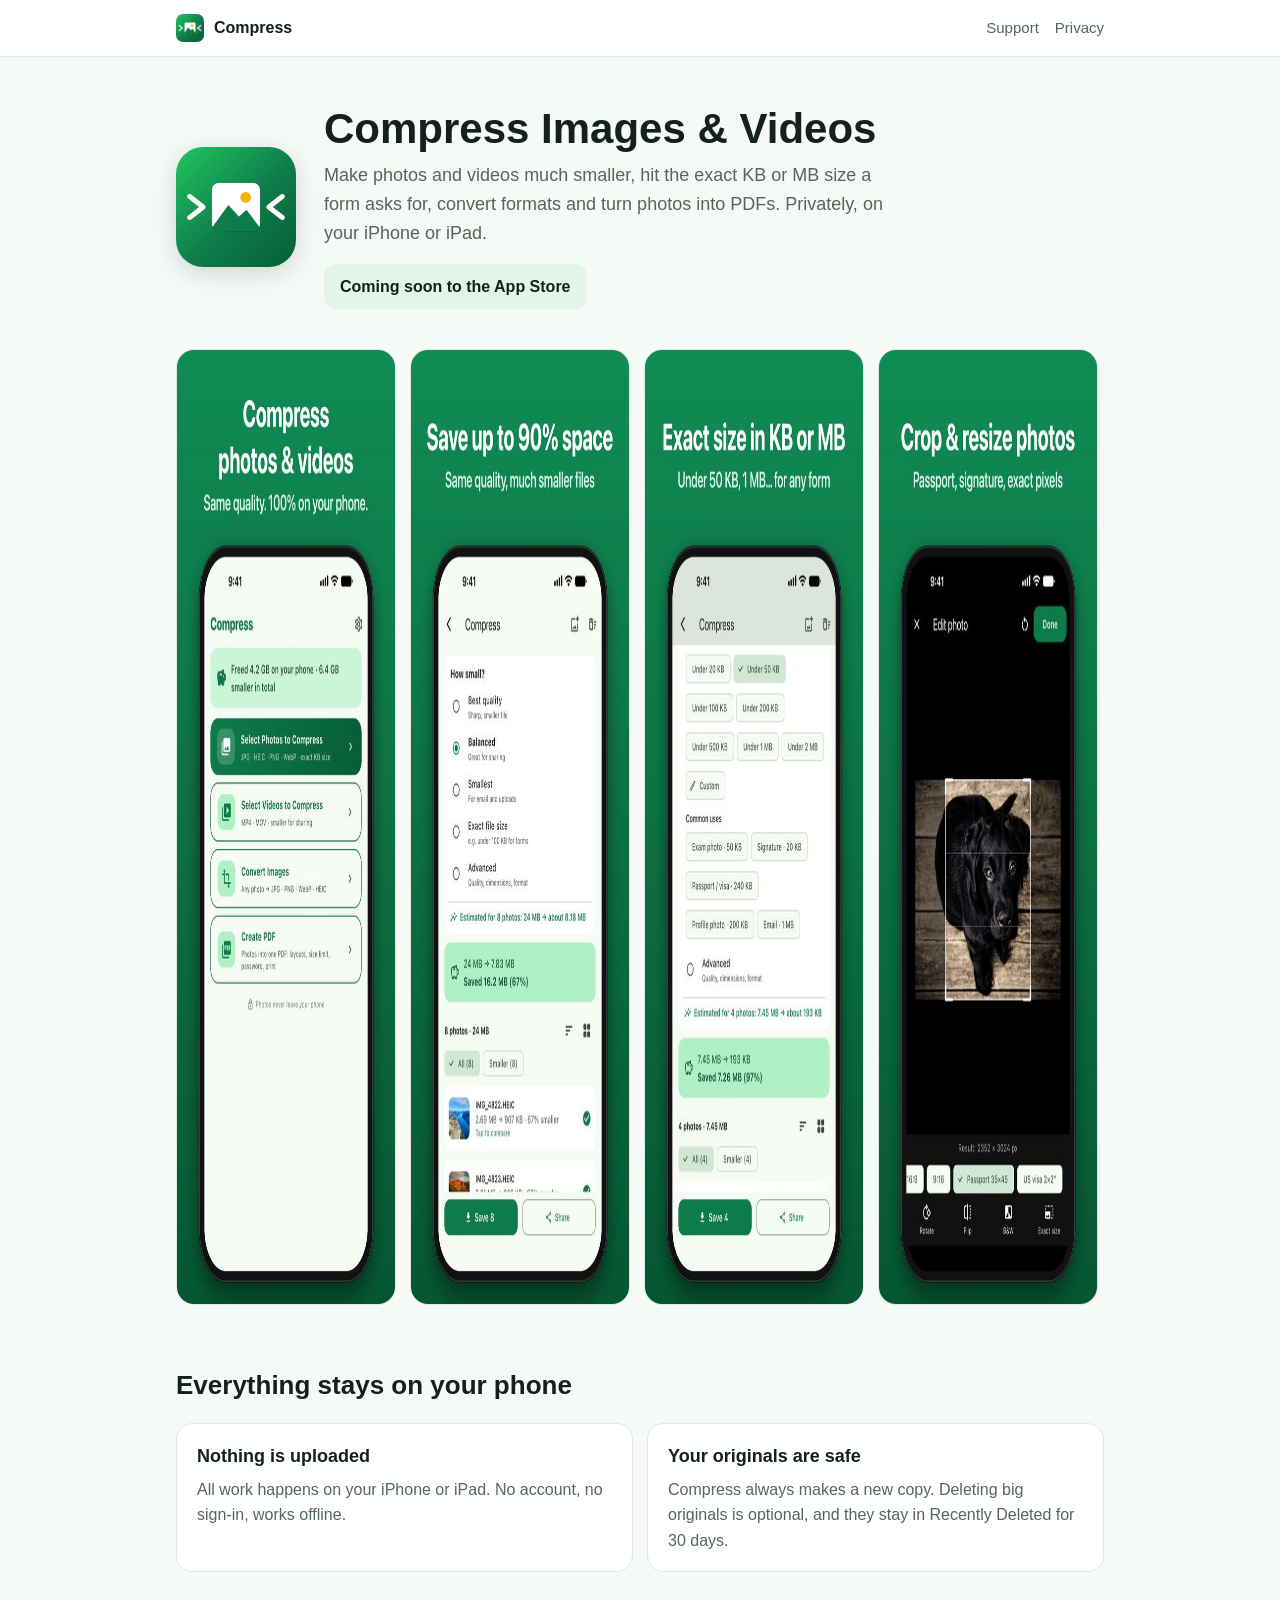
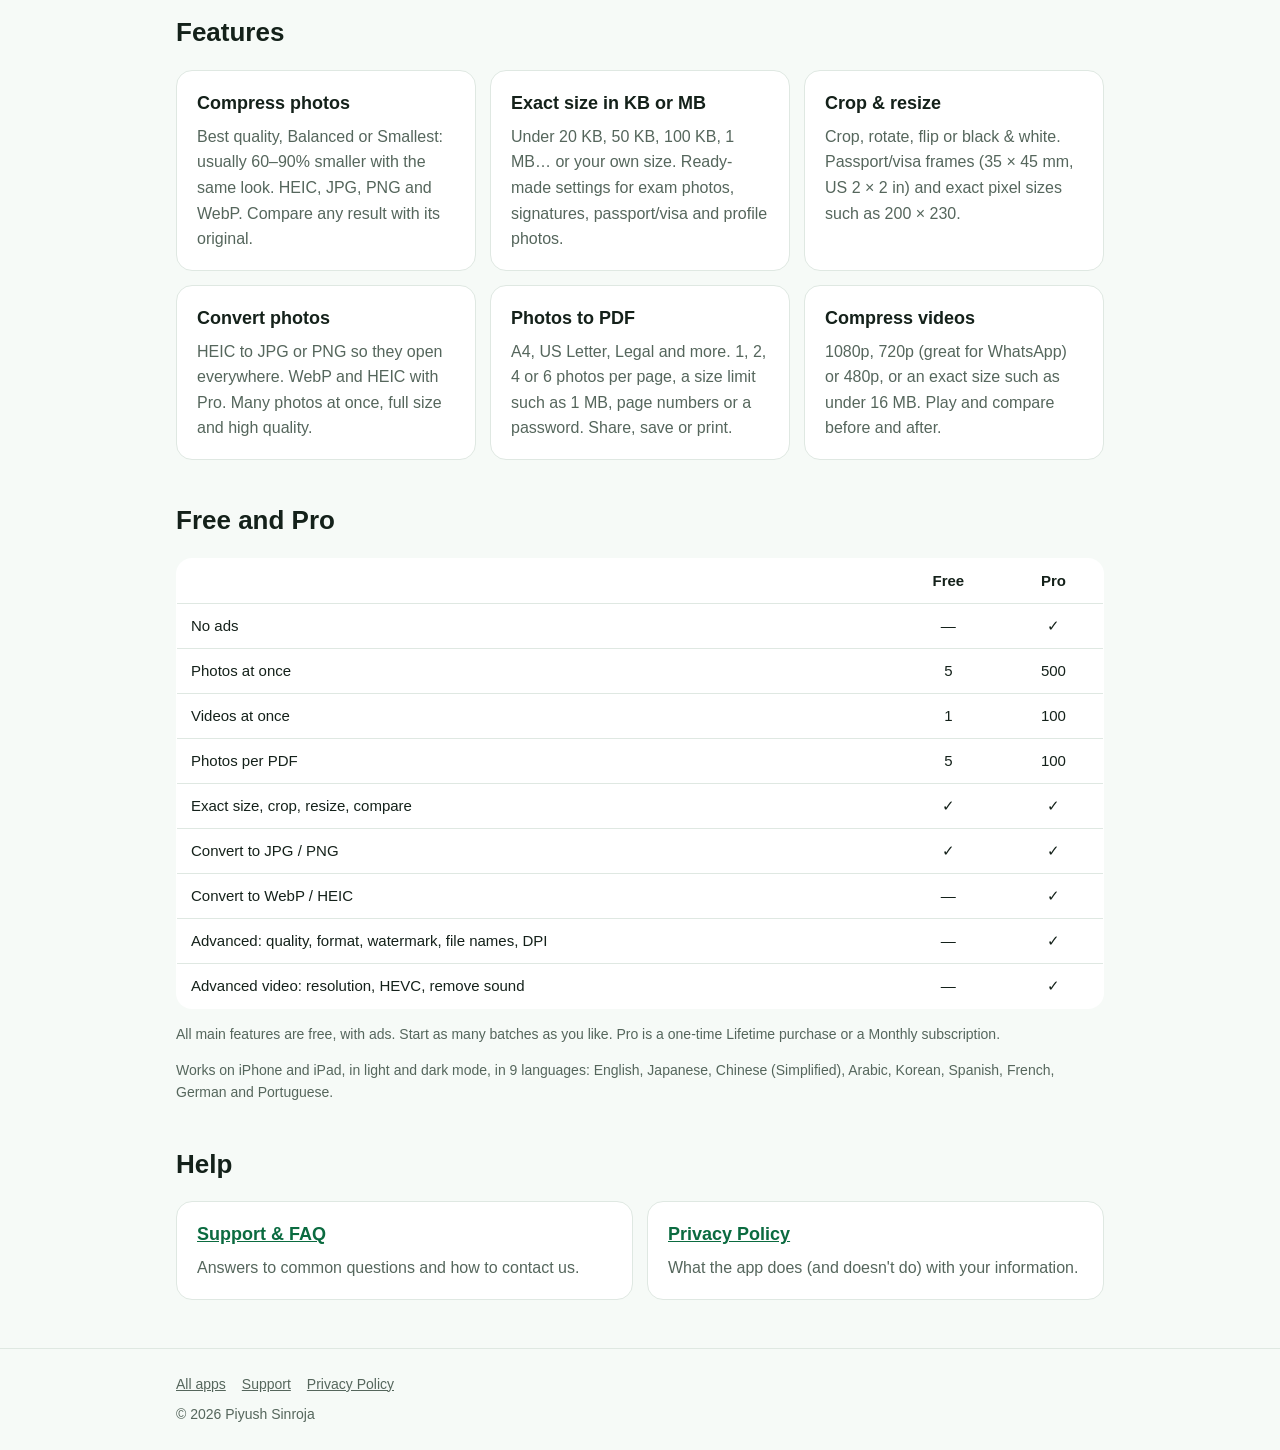
==== compress/index.html @ a073e71a "Add website for Compress Images & Videos Home, Compress app page, privacy policy, support/FAQ and ap" ====
<!doctype html>
<html lang="en">
<head>
<meta charset="utf-8">
<meta name="viewport" content="width=device-width, initial-scale=1">
<title>Compress Images &amp; Videos — photo, video &amp; PDF compressor</title>
<meta name="description" content="Make photos and videos much smaller, hit exact KB/MB sizes for forms, convert HEIC/JPG/PNG/WebP and turn photos into PDFs. Private: everything stays on your iPhone or iPad.">
<link rel="canonical" href="https://piyush-sinroja.github.io/compress/">
<link rel="icon" href="../assets/favicon.png">
<link rel="apple-touch-icon" href="../assets/apple-touch-icon.png">
<meta property="og:title" content="Compress Images &amp; Videos — photo, video &amp; PDF compressor">
<meta property="og:description" content="Make photos and videos much smaller, hit exact KB/MB sizes for forms, convert HEIC/JPG/PNG/WebP and turn photos into PDFs. Private: everything stays on your iPhone or iPad.">
<meta property="og:image" content="https://piyush-sinroja.github.io/assets/icon-512.png">
<link rel="stylesheet" href="../assets/style.css">
</head>
<body>
<header class="top"><div class="wrap">
<a class="brand" href="../compress/"><img src="../assets/icon-64.png" alt="">Compress</a>
<nav><a href="../compress/support/">Support</a><a href="../compress/privacy/">Privacy</a></nav>
</div></header>
<main class="wrap">

<section class="hero">
<img class="icon" src="../assets/icon-240.png" alt="Compress app icon" width="120" height="120">
<div><h1>Compress Images &amp; Videos</h1>
<p>Make photos and videos much smaller, hit the exact KB or MB size a form asks for, convert formats and turn
photos into PDFs. Privately, on your iPhone or iPad.</p>
<span class="soon">Coming soon to the App Store</span></div>
</section>
<div class="shots">
<img src="img/1.jpg" alt="Compress screenshot 1" width="440" height="956" loading="lazy">
<img src="img/2.jpg" alt="Compress screenshot 2" width="440" height="956" loading="lazy">
<img src="img/3.jpg" alt="Compress screenshot 3" width="440" height="956" loading="lazy">
<img src="img/4.jpg" alt="Compress screenshot 4" width="440" height="956" loading="lazy">
<img src="img/5.jpg" alt="Compress screenshot 5" width="440" height="956" loading="lazy">
<img src="img/6.jpg" alt="Compress screenshot 6" width="440" height="956" loading="lazy">
</div>
<h2>Everything stays on your phone</h2>
<div class="grid">
<div class="card"><h3>Nothing is uploaded</h3><p>All work happens on your iPhone or iPad. No account, no sign-in,
works offline.</p></div>
<div class="card"><h3>Your originals are safe</h3><p>Compress always makes a new copy. Deleting big originals is
optional, and they stay in Recently Deleted for 30 days.</p></div>
</div>
<h2>Features</h2>
<div class="grid">
<div class="card"><h3>Compress photos</h3><p>Best quality, Balanced or Smallest: usually 60–90% smaller with the same look. HEIC, JPG, PNG and WebP. Compare any result with its original.</p></div>
<div class="card"><h3>Exact size in KB or MB</h3><p>Under 20 KB, 50 KB, 100 KB, 1 MB… or your own size. Ready-made settings for exam photos, signatures, passport/visa and profile photos.</p></div>
<div class="card"><h3>Crop &amp; resize</h3><p>Crop, rotate, flip or black &amp; white. Passport/visa frames (35 × 45 mm, US 2 × 2 in) and exact pixel sizes such as 200 × 230.</p></div>
<div class="card"><h3>Convert photos</h3><p>HEIC to JPG or PNG so they open everywhere. WebP and HEIC with Pro. Many photos at once, full size and high quality.</p></div>
<div class="card"><h3>Photos to PDF</h3><p>A4, US Letter, Legal and more. 1, 2, 4 or 6 photos per page, a size limit such as 1 MB, page numbers or a password. Share, save or print.</p></div>
<div class="card"><h3>Compress videos</h3><p>1080p, 720p (great for WhatsApp) or 480p, or an exact size such as under 16 MB. Play and compare before and after.</p></div>
</div>
<h2>Free and Pro</h2>
<table class="cmp"><thead><tr><th></th><th>Free</th><th>Pro</th></tr></thead><tbody><tr><td>No ads</td><td>—</td><td>✓</td></tr><tr><td>Photos at once</td><td>5</td><td>500</td></tr><tr><td>Videos at once</td><td>1</td><td>100</td></tr><tr><td>Photos per PDF</td><td>5</td><td>100</td></tr><tr><td>Exact size, crop, resize, compare</td><td>✓</td><td>✓</td></tr><tr><td>Convert to JPG / PNG</td><td>✓</td><td>✓</td></tr><tr><td>Convert to WebP / HEIC</td><td>—</td><td>✓</td></tr><tr><td>Advanced: quality, format, watermark, file names, DPI</td><td>—</td><td>✓</td></tr><tr><td>Advanced video: resolution, HEVC, remove sound</td><td>—</td><td>✓</td></tr></tbody></table>
<p class="note">All main features are free, with ads. Start as many batches as you like. Pro is a one-time Lifetime
purchase or a Monthly subscription.</p>
<p class="note">Works on iPhone and iPad, in light and dark mode, in 9 languages: English, Japanese, Chinese
(Simplified), Arabic, Korean, Spanish, French, German and Portuguese.</p>
<h2>Help</h2>
<div class="grid">
<div class="card"><h3><a href="support/">Support &amp; FAQ</a></h3><p>Answers to common questions and how to
contact us.</p></div>
<div class="card"><h3><a href="privacy/">Privacy Policy</a></h3><p>What the app does (and doesn't do) with your
information.</p></div>
</div>

</main>
<footer><div class="wrap">
<a href="../">All apps</a><a href="../compress/support/">Support</a><a href="../compress/privacy/">Privacy Policy</a>
<div style="margin-top:8px">© 2026 Piyush Sinroja</div>
</div></footer>
</body>
</html>
---- assets/style.css ----
:root{--bg:#f6faf7;--card:#fff;--text:#14211a;--muted:#55665c;--line:#dfe8e2;--brand:#0f7a4a;--brand2:#12985c;
--soft:#e3f4ea;--link:#0b6b40;color-scheme:light dark}
@media (prefers-color-scheme:dark){:root{--bg:#0e1511;--card:#16201a;--text:#e6efe9;--muted:#a3b3a9;--line:#26332b;
--brand:#2fbf7a;--brand2:#2fbf7a;--soft:#183626;--link:#5fd69a}}
*{box-sizing:border-box}html{-webkit-text-size-adjust:100%}
body{margin:0;background:var(--bg);color:var(--text);font:16px/1.6 -apple-system,BlinkMacSystemFont,"Segoe UI",
Roboto,Helvetica,Arial,sans-serif}
a{color:var(--link)}img{max-width:100%;display:block}
.wrap{max-width:960px;margin:0 auto;padding:0 16px}
header.top{border-bottom:1px solid var(--line);background:var(--card)}
header.top .wrap{display:flex;align-items:center;justify-content:space-between;height:56px;gap:12px}
.brand{display:flex;align-items:center;gap:10px;font-weight:700;color:var(--text);text-decoration:none}
.brand img{width:28px;height:28px;border-radius:7px}
nav a{margin-left:16px;text-decoration:none;color:var(--muted);font-size:15px}nav a:hover{color:var(--text)}
.hero{padding:48px 0 32px;display:flex;gap:28px;align-items:center;flex-wrap:wrap}
.hero img.icon{width:120px;height:120px;border-radius:27px;box-shadow:0 6px 24px rgba(0,0,0,.15)}
.hero h1{font-size:clamp(28px,5vw,42px);line-height:1.15;margin:0 0 8px}
.hero p{margin:0 0 16px;color:var(--muted);font-size:18px;max-width:560px}
.btn{display:inline-block;background:var(--brand);color:#fff;padding:12px 20px;border-radius:12px;font-weight:600;
text-decoration:none}
.soon{display:inline-block;background:var(--soft);color:var(--text);padding:10px 16px;border-radius:12px;
font-weight:600}
.shots{display:flex;gap:14px;overflow-x:auto;padding:8px 0 20px;scroll-snap-type:x mandatory}
.shots img{width:220px;flex:0 0 auto;border-radius:18px;scroll-snap-align:start;border:1px solid var(--line)}
h2{font-size:26px;margin:40px 0 16px}
.grid{display:grid;grid-template-columns:repeat(auto-fit,minmax(260px,1fr));gap:14px}
.card{background:var(--card);border:1px solid var(--line);border-radius:16px;padding:18px 20px}
.card h3{margin:0 0 6px;font-size:18px}.card p,.card ul{margin:0;color:var(--muted)}.card ul{padding-left:18px}
table.cmp{width:100%;border-collapse:collapse;background:var(--card);border:1px solid var(--line);border-radius:16px;
overflow:hidden}
table.cmp th,table.cmp td{padding:10px 14px;border-bottom:1px solid var(--line);text-align:left;font-size:15px}
table.cmp th:not(:first-child),table.cmp td:not(:first-child){text-align:center;white-space:nowrap}
.note{color:var(--muted);font-size:14px}
article.doc{background:var(--card);border:1px solid var(--line);border-radius:16px;padding:8px 24px 24px;
margin:32px 0}
article.doc h1{font-size:30px;line-height:1.2}article.doc h2{font-size:21px;margin:28px 0 8px}
article.doc h3{font-size:17px;margin:20px 0 4px}article.doc hr{border:0;border-top:1px solid var(--line);margin:24px 0}
article.doc a{word-break:break-word}
footer{border-top:1px solid var(--line);margin-top:48px;padding:24px 0;color:var(--muted);font-size:14px}
footer a{color:var(--muted);margin-right:16px}
@media (max-width:520px){nav a{margin-left:12px;font-size:14px}.hero{padding-top:32px}.shots img{width:180px}
article.doc{padding:4px 16px 16px}}
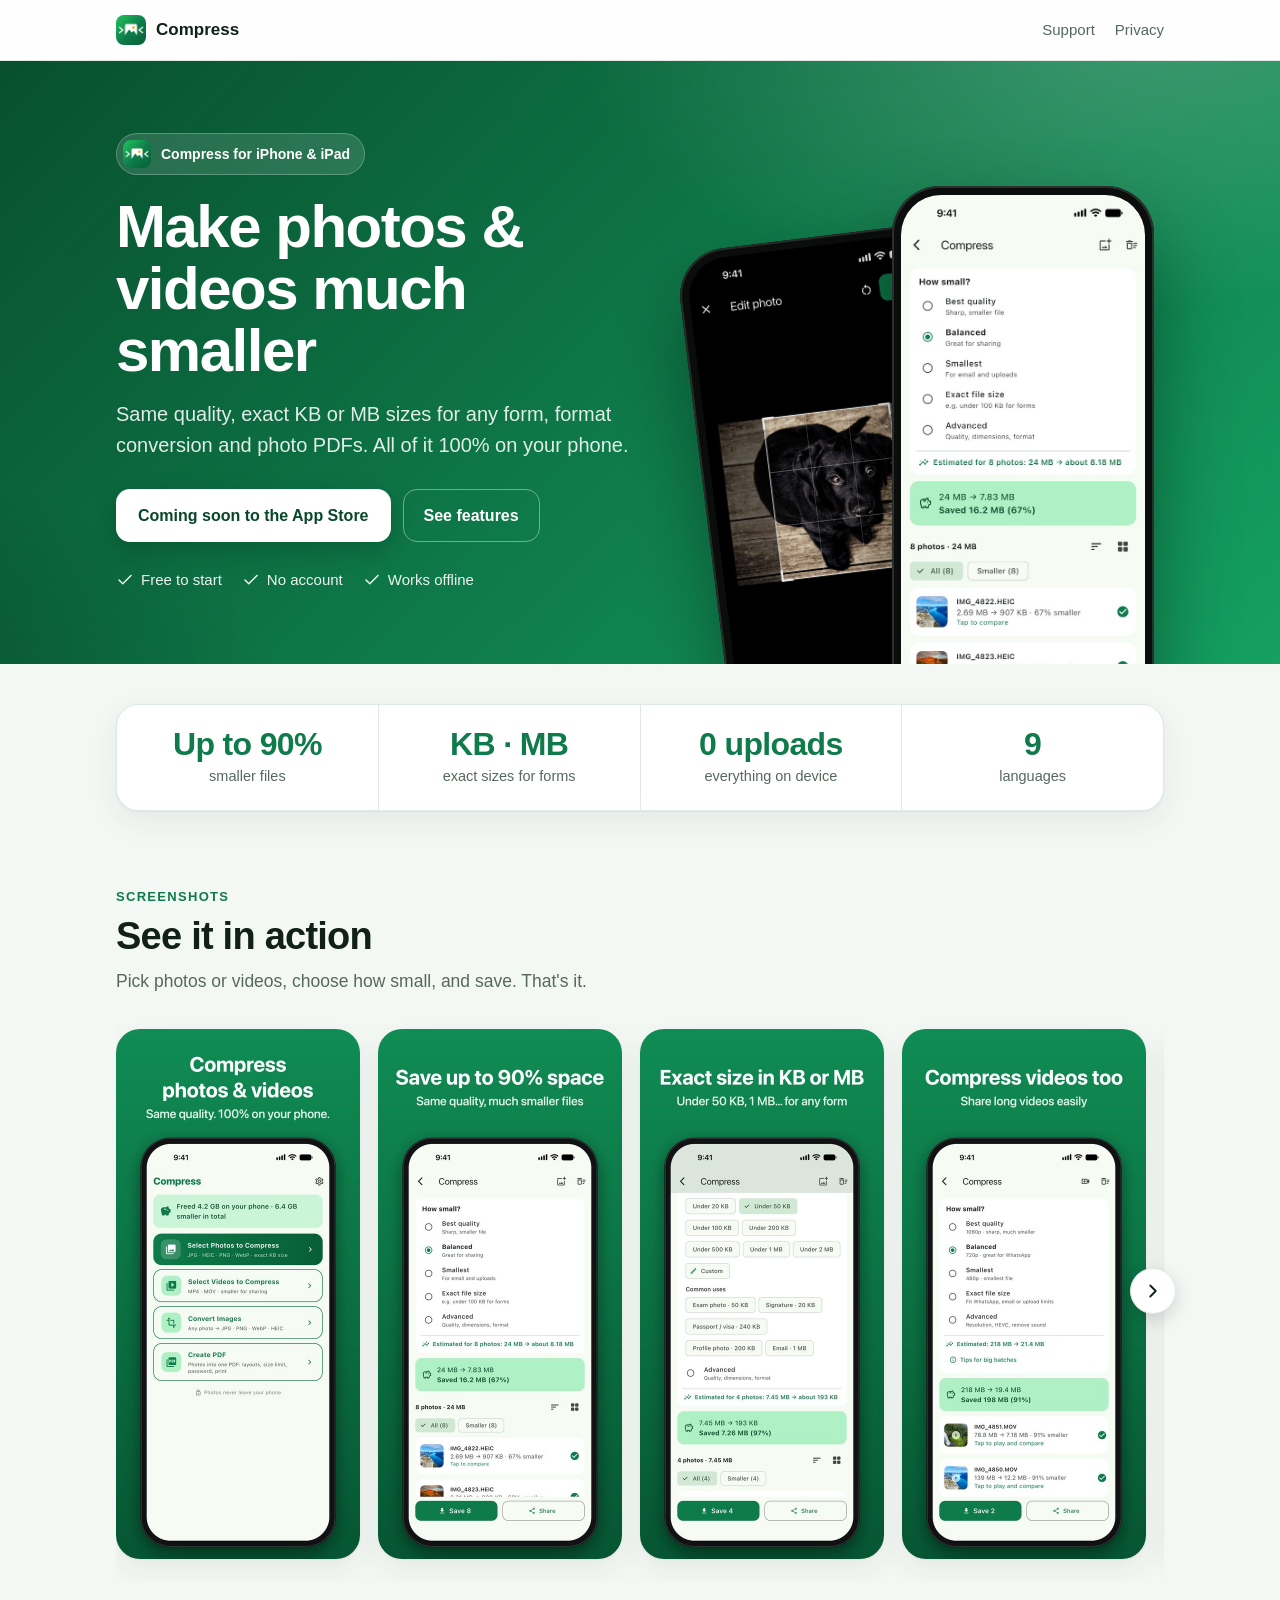
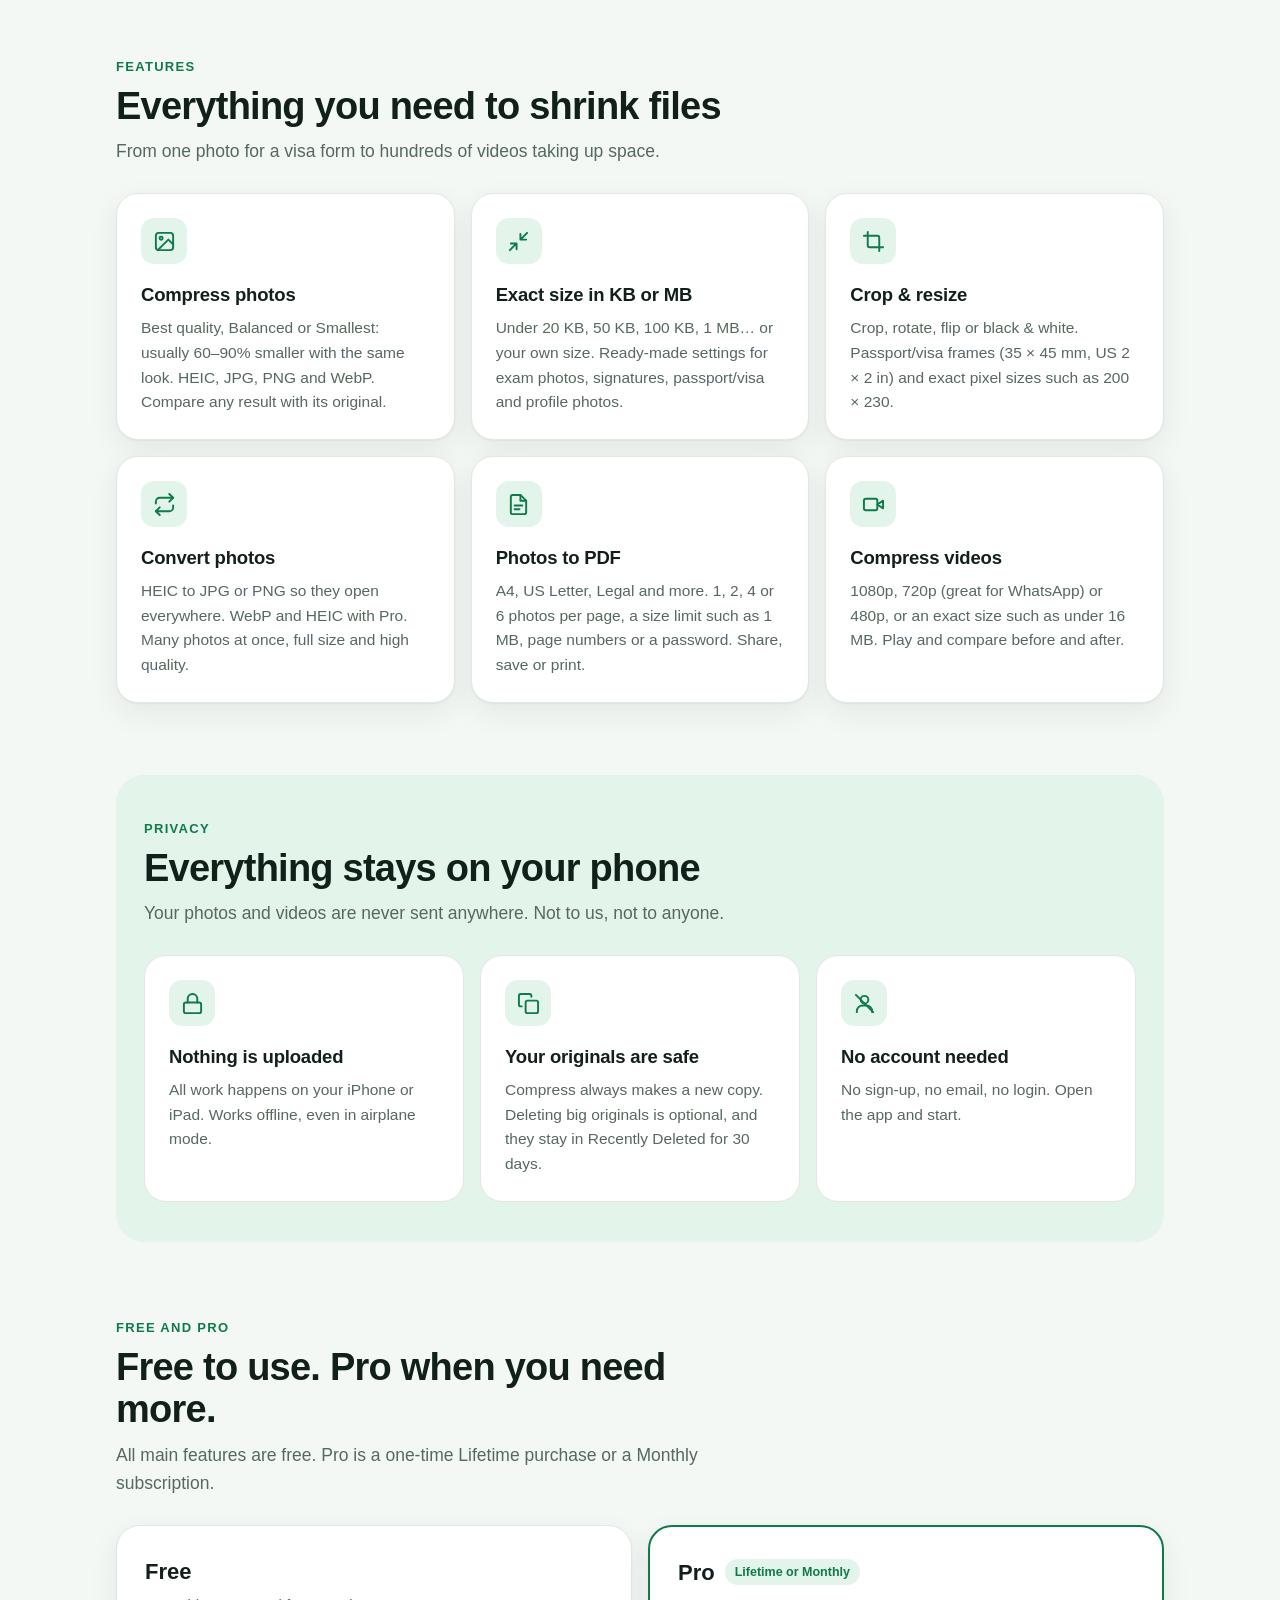
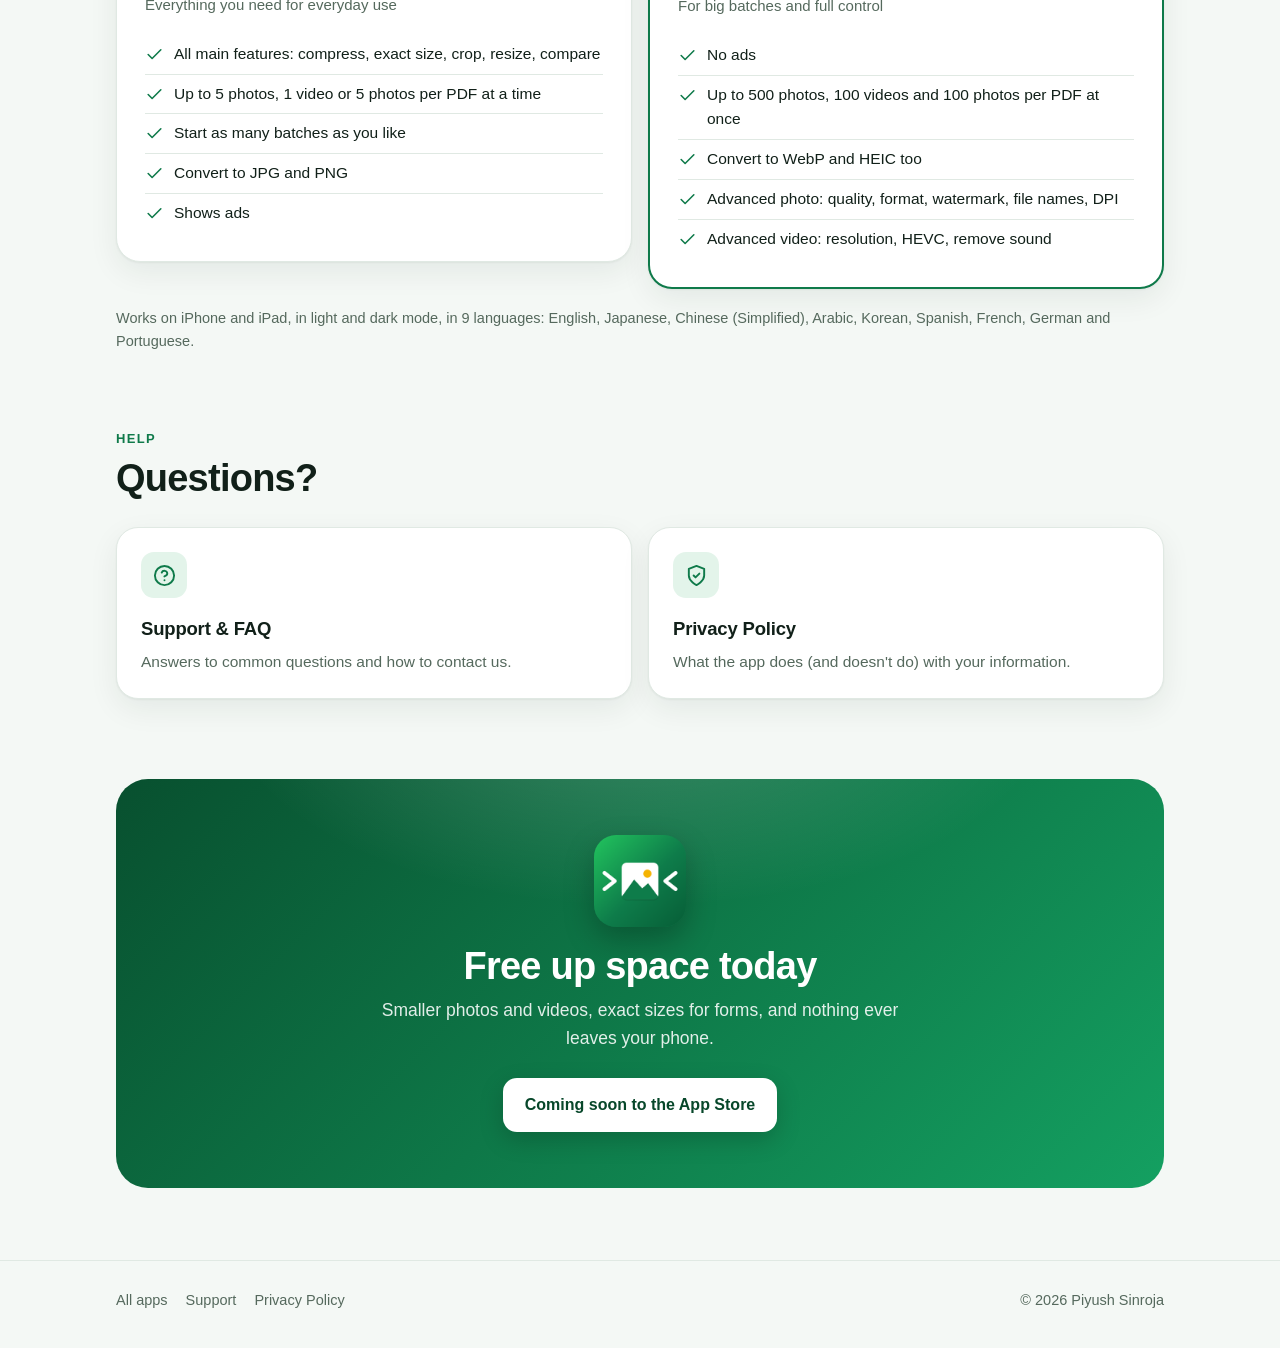
==== commit ee82f6ef: "Redesign app page - New green hero with app screens, headline and highlights - Stats strip: up to 9" ====
--- a/compress/index.html
+++ b/compress/index.html
@@ -8,67 +8,136 @@
 <link rel="canonical" href="https://piyush-sinroja.github.io/compress/">
 <link rel="icon" href="../assets/favicon.png">
 <link rel="apple-touch-icon" href="../assets/apple-touch-icon.png">
+<meta name="theme-color" content="#0b5e38">
+<meta property="og:type" content="website">
+<meta property="og:url" content="https://piyush-sinroja.github.io/compress/">
 <meta property="og:title" content="Compress Images &amp; Videos — photo, video &amp; PDF compressor">
 <meta property="og:description" content="Make photos and videos much smaller, hit exact KB/MB sizes for forms, convert HEIC/JPG/PNG/WebP and turn photos into PDFs. Private: everything stays on your iPhone or iPad.">
-<meta property="og:image" content="https://piyush-sinroja.github.io/assets/icon-512.png">
-<link rel="stylesheet" href="../assets/style.css">
+<meta property="og:image" content="https://piyush-sinroja.github.io/assets/og.png">
+<meta property="og:image:width" content="1200">
+<meta property="og:image:height" content="630">
+<meta name="twitter:card" content="summary_large_image">
+<link rel="stylesheet" href="../assets/style.css?v=2">
 </head>
 <body>
 <header class="top"><div class="wrap">
 <a class="brand" href="../compress/"><img src="../assets/icon-64.png" alt="">Compress</a>
 <nav><a href="../compress/support/">Support</a><a href="../compress/privacy/">Privacy</a></nav>
 </div></header>
-<main class="wrap">
+<main>
 
-<section class="hero">
-<img class="icon" src="../assets/icon-240.png" alt="Compress app icon" width="120" height="120">
-<div><h1>Compress Images &amp; Videos</h1>
-<p>Make photos and videos much smaller, hit the exact KB or MB size a form asks for, convert formats and turn
-photos into PDFs. Privately, on your iPhone or iPad.</p>
-<span class="soon">Coming soon to the App Store</span></div>
+<section class="band"><div class="wrap">
+<div class="hero-text">
+<span class="eyebrow"><img src="../assets/icon-64.png" alt="">Compress for iPhone &amp; iPad</span>
+<h1>Make photos &amp; videos much smaller</h1>
+<p class="lead">Same quality, exact KB or MB sizes for any form, format conversion and photo PDFs. All of it 100% on
+your phone.</p>
+<div class="cta"><span class="btn soon">Coming soon to the App Store</span><a class="btn-ghost" href="#features">See features</a></div>
+<ul class="checks"><li><svg viewBox="0 0 24 24" fill="none" stroke="currentColor" stroke-width="2" stroke-linecap="round" stroke-linejoin="round" aria-hidden="true"><path d="M20 6L9 17l-5-5"/></svg>Free to start</li><li><svg viewBox="0 0 24 24" fill="none" stroke="currentColor" stroke-width="2" stroke-linecap="round" stroke-linejoin="round" aria-hidden="true"><path d="M20 6L9 17l-5-5"/></svg>No account</li><li><svg viewBox="0 0 24 24" fill="none" stroke="currentColor" stroke-width="2" stroke-linecap="round" stroke-linejoin="round" aria-hidden="true"><path d="M20 6L9 17l-5-5"/></svg>Works offline</li></ul>
+</div>
+<div class="phones" aria-hidden="true">
+<div class="phone back"><img src="img/phone_crop.jpg" alt="" width="540" height="1173"></div>
+<div class="phone front"><img src="img/phone_results.jpg" alt="" width="540" height="1173"></div>
+</div>
+</div></section>
+
+<div class="wrap">
+<div class="stats">
+<div class="stat"><b>Up to 90%</b><span>smaller files</span></div>
+<div class="stat"><b>KB · MB</b><span>exact sizes for forms</span></div>
+<div class="stat"><b>0 uploads</b><span>everything on device</span></div>
+<div class="stat"><b>9</b><span>languages</span></div>
+</div>
+
+<section class="sec">
+<div class="sec-head"><span class="kicker">Screenshots</span><h2>See it in action</h2>
+<p>Pick photos or videos, choose how small, and save. That's it.</p></div>
+<div class="gallery">
+<button class="navbtn prev" aria-label="Previous screenshots" disabled><svg viewBox="0 0 24 24" fill="none" stroke="currentColor" stroke-width="2" stroke-linecap="round" stroke-linejoin="round" aria-hidden="true"><path d="M15 18l-6-6 6-6"/></svg></button>
+<div class="shots">
+<img src="img/1.jpg" alt="Home screen" width="488" height="1060" loading="lazy">
+<img src="img/2.jpg" alt="Results: 24 MB to 7.83 MB" width="488" height="1060" loading="lazy">
+<img src="img/3.jpg" alt="Exact size in KB or MB" width="488" height="1060" loading="lazy">
+<img src="img/4.jpg" alt="Compress videos" width="488" height="1060" loading="lazy">
+<img src="img/5.jpg" alt="Select many photos at once" width="488" height="1060" loading="lazy">
+<img src="img/6.jpg" alt="Crop and resize for passport and visa" width="488" height="1060" loading="lazy">
+<img src="img/7.jpg" alt="Convert HEIC, JPG, PNG and WebP" width="488" height="1060" loading="lazy">
+<img src="img/8.jpg" alt="Photos to PDF" width="488" height="1060" loading="lazy">
+<img src="img/9.jpg" alt="Free up space" width="488" height="1060" loading="lazy">
+<img src="img/10.jpg" alt="Compress Pro" width="488" height="1060" loading="lazy">
+</div>
+<button class="navbtn next" aria-label="Next screenshots"><svg viewBox="0 0 24 24" fill="none" stroke="currentColor" stroke-width="2" stroke-linecap="round" stroke-linejoin="round" aria-hidden="true"><path d="M9 18l6-6-6-6"/></svg></button>
+</div>
 </section>
-<div class="shots">
-<img src="img/1.jpg" alt="Compress screenshot 1" width="440" height="956" loading="lazy">
-<img src="img/2.jpg" alt="Compress screenshot 2" width="440" height="956" loading="lazy">
-<img src="img/3.jpg" alt="Compress screenshot 3" width="440" height="956" loading="lazy">
-<img src="img/4.jpg" alt="Compress screenshot 4" width="440" height="956" loading="lazy">
-<img src="img/5.jpg" alt="Compress screenshot 5" width="440" height="956" loading="lazy">
-<img src="img/6.jpg" alt="Compress screenshot 6" width="440" height="956" loading="lazy">
+
+<section class="sec" id="features">
+<div class="sec-head"><span class="kicker">Features</span><h2>Everything you need to shrink files</h2>
+<p>From one photo for a visa form to hundreds of videos taking up space.</p></div>
+<div class="grid">
+<div class="card"><div class="ic"><svg viewBox="0 0 24 24" fill="none" stroke="currentColor" stroke-width="2" stroke-linecap="round" stroke-linejoin="round" aria-hidden="true"><rect x="3" y="3" width="18" height="18" rx="3"/><circle cx="8.5" cy="8.5" r="1.6"/><path d="M21 15l-5-5L5 21"/></svg></div><h3>Compress photos</h3><p>Best quality, Balanced or Smallest: usually 60–90% smaller with the same look. HEIC, JPG, PNG and WebP. Compare any result with its original.</p></div>
+<div class="card"><div class="ic"><svg viewBox="0 0 24 24" fill="none" stroke="currentColor" stroke-width="2" stroke-linecap="round" stroke-linejoin="round" aria-hidden="true"><path d="M4 14h6v6M20 10h-6V4M14 10l7-7M3 21l7-7"/></svg></div><h3>Exact size in KB or MB</h3><p>Under 20 KB, 50 KB, 100 KB, 1 MB… or your own size. Ready-made settings for exam photos, signatures, passport/visa and profile photos.</p></div>
+<div class="card"><div class="ic"><svg viewBox="0 0 24 24" fill="none" stroke="currentColor" stroke-width="2" stroke-linecap="round" stroke-linejoin="round" aria-hidden="true"><path d="M6 2v14a2 2 0 0 0 2 2h14"/><path d="M18 22V8a2 2 0 0 0-2-2H2"/></svg></div><h3>Crop &amp; resize</h3><p>Crop, rotate, flip or black &amp; white. Passport/visa frames (35 × 45 mm, US 2 × 2 in) and exact pixel sizes such as 200 × 230.</p></div>
+<div class="card"><div class="ic"><svg viewBox="0 0 24 24" fill="none" stroke="currentColor" stroke-width="2" stroke-linecap="round" stroke-linejoin="round" aria-hidden="true"><path d="M17 1l4 4-4 4"/><path d="M3 11V9a4 4 0 0 1 4-4h14"/><path d="M7 23l-4-4 4-4"/><path d="M21 13v2a4 4 0 0 1-4 4H3"/></svg></div><h3>Convert photos</h3><p>HEIC to JPG or PNG so they open everywhere. WebP and HEIC with Pro. Many photos at once, full size and high quality.</p></div>
+<div class="card"><div class="ic"><svg viewBox="0 0 24 24" fill="none" stroke="currentColor" stroke-width="2" stroke-linecap="round" stroke-linejoin="round" aria-hidden="true"><path d="M14 2H6a2 2 0 0 0-2 2v16a2 2 0 0 0 2 2h12a2 2 0 0 0 2-2V8z"/><path d="M14 2v6h6"/><path d="M8 13h8M8 17h5"/></svg></div><h3>Photos to PDF</h3><p>A4, US Letter, Legal and more. 1, 2, 4 or 6 photos per page, a size limit such as 1 MB, page numbers or a password. Share, save or print.</p></div>
+<div class="card"><div class="ic"><svg viewBox="0 0 24 24" fill="none" stroke="currentColor" stroke-width="2" stroke-linecap="round" stroke-linejoin="round" aria-hidden="true"><rect x="2" y="6" width="14" height="12" rx="2"/><path d="M22 8l-6 4 6 4z"/></svg></div><h3>Compress videos</h3><p>1080p, 720p (great for WhatsApp) or 480p, or an exact size such as under 16 MB. Play and compare before and after.</p></div>
 </div>
-<h2>Everything stays on your phone</h2>
+</section>
+
+<section class="sec">
+<div class="panel">
+<div class="sec-head"><span class="kicker">Privacy</span><h2>Everything stays on your phone</h2>
+<p>Your photos and videos are never sent anywhere. Not to us, not to anyone.</p></div>
 <div class="grid">
-<div class="card"><h3>Nothing is uploaded</h3><p>All work happens on your iPhone or iPad. No account, no sign-in,
-works offline.</p></div>
-<div class="card"><h3>Your originals are safe</h3><p>Compress always makes a new copy. Deleting big originals is
-optional, and they stay in Recently Deleted for 30 days.</p></div>
+<div class="card"><div class="ic"><svg viewBox="0 0 24 24" fill="none" stroke="currentColor" stroke-width="2" stroke-linecap="round" stroke-linejoin="round" aria-hidden="true"><rect x="3" y="11" width="18" height="11" rx="2"/><path d="M7 11V7a5 5 0 0 1 10 0v4"/></svg></div><h3>Nothing is uploaded</h3><p>All work happens on your iPhone or iPad. Works offline, even in airplane mode.</p></div>
+<div class="card"><div class="ic"><svg viewBox="0 0 24 24" fill="none" stroke="currentColor" stroke-width="2" stroke-linecap="round" stroke-linejoin="round" aria-hidden="true"><rect x="9" y="9" width="13" height="13" rx="2"/><path d="M5 15H4a2 2 0 0 1-2-2V4a2 2 0 0 1 2-2h9a2 2 0 0 1 2 2v1"/></svg></div><h3>Your originals are safe</h3><p>Compress always makes a new copy. Deleting big originals is optional, and they stay in Recently Deleted for 30 days.</p></div>
+<div class="card"><div class="ic"><svg viewBox="0 0 24 24" fill="none" stroke="currentColor" stroke-width="2" stroke-linecap="round" stroke-linejoin="round" aria-hidden="true"><circle cx="12" cy="8" r="4"/><path d="M4 21v-1a6 6 0 0 1 6-6h4a6 6 0 0 1 6 6v1"/><path d="M3 3l18 18"/></svg></div><h3>No account needed</h3><p>No sign-up, no email, no login. Open the app and start.</p></div>
 </div>
-<h2>Features</h2>
-<div class="grid">
-<div class="card"><h3>Compress photos</h3><p>Best quality, Balanced or Smallest: usually 60–90% smaller with the same look. HEIC, JPG, PNG and WebP. Compare any result with its original.</p></div>
-<div class="card"><h3>Exact size in KB or MB</h3><p>Under 20 KB, 50 KB, 100 KB, 1 MB… or your own size. Ready-made settings for exam photos, signatures, passport/visa and profile photos.</p></div>
-<div class="card"><h3>Crop &amp; resize</h3><p>Crop, rotate, flip or black &amp; white. Passport/visa frames (35 × 45 mm, US 2 × 2 in) and exact pixel sizes such as 200 × 230.</p></div>
-<div class="card"><h3>Convert photos</h3><p>HEIC to JPG or PNG so they open everywhere. WebP and HEIC with Pro. Many photos at once, full size and high quality.</p></div>
-<div class="card"><h3>Photos to PDF</h3><p>A4, US Letter, Legal and more. 1, 2, 4 or 6 photos per page, a size limit such as 1 MB, page numbers or a password. Share, save or print.</p></div>
-<div class="card"><h3>Compress videos</h3><p>1080p, 720p (great for WhatsApp) or 480p, or an exact size such as under 16 MB. Play and compare before and after.</p></div>
 </div>
-<h2>Free and Pro</h2>
-<table class="cmp"><thead><tr><th></th><th>Free</th><th>Pro</th></tr></thead><tbody><tr><td>No ads</td><td>—</td><td>✓</td></tr><tr><td>Photos at once</td><td>5</td><td>500</td></tr><tr><td>Videos at once</td><td>1</td><td>100</td></tr><tr><td>Photos per PDF</td><td>5</td><td>100</td></tr><tr><td>Exact size, crop, resize, compare</td><td>✓</td><td>✓</td></tr><tr><td>Convert to JPG / PNG</td><td>✓</td><td>✓</td></tr><tr><td>Convert to WebP / HEIC</td><td>—</td><td>✓</td></tr><tr><td>Advanced: quality, format, watermark, file names, DPI</td><td>—</td><td>✓</td></tr><tr><td>Advanced video: resolution, HEVC, remove sound</td><td>—</td><td>✓</td></tr></tbody></table>
-<p class="note">All main features are free, with ads. Start as many batches as you like. Pro is a one-time Lifetime
-purchase or a Monthly subscription.</p>
+</section>
+
+<section class="sec">
+<div class="sec-head"><span class="kicker">Free and Pro</span><h2>Free to use. Pro when you need more.</h2>
+<p>All main features are free. Pro is a one-time Lifetime purchase or a Monthly subscription.</p></div>
+<div class="plans">
+<div class="plan"><h3>Free</h3><p class="sub">Everything you need for everyday use</p><ul><li><svg viewBox="0 0 24 24" fill="none" stroke="currentColor" stroke-width="2" stroke-linecap="round" stroke-linejoin="round" aria-hidden="true"><path d="M20 6L9 17l-5-5"/></svg><span>All main features: compress, exact size, crop, resize, compare</span></li><li><svg viewBox="0 0 24 24" fill="none" stroke="currentColor" stroke-width="2" stroke-linecap="round" stroke-linejoin="round" aria-hidden="true"><path d="M20 6L9 17l-5-5"/></svg><span>Up to 5 photos, 1 video or 5 photos per PDF at a time</span></li><li><svg viewBox="0 0 24 24" fill="none" stroke="currentColor" stroke-width="2" stroke-linecap="round" stroke-linejoin="round" aria-hidden="true"><path d="M20 6L9 17l-5-5"/></svg><span>Start as many batches as you like</span></li><li><svg viewBox="0 0 24 24" fill="none" stroke="currentColor" stroke-width="2" stroke-linecap="round" stroke-linejoin="round" aria-hidden="true"><path d="M20 6L9 17l-5-5"/></svg><span>Convert to JPG and PNG</span></li><li><svg viewBox="0 0 24 24" fill="none" stroke="currentColor" stroke-width="2" stroke-linecap="round" stroke-linejoin="round" aria-hidden="true"><path d="M20 6L9 17l-5-5"/></svg><span>Shows ads</span></li></ul></div>
+<div class="plan pro"><h3>Pro <span class="tag">Lifetime or Monthly</span></h3>
+<p class="sub">For big batches and full control</p><ul><li><svg viewBox="0 0 24 24" fill="none" stroke="currentColor" stroke-width="2" stroke-linecap="round" stroke-linejoin="round" aria-hidden="true"><path d="M20 6L9 17l-5-5"/></svg><span>No ads</span></li><li><svg viewBox="0 0 24 24" fill="none" stroke="currentColor" stroke-width="2" stroke-linecap="round" stroke-linejoin="round" aria-hidden="true"><path d="M20 6L9 17l-5-5"/></svg><span>Up to 500 photos, 100 videos and 100 photos per PDF at once</span></li><li><svg viewBox="0 0 24 24" fill="none" stroke="currentColor" stroke-width="2" stroke-linecap="round" stroke-linejoin="round" aria-hidden="true"><path d="M20 6L9 17l-5-5"/></svg><span>Convert to WebP and HEIC too</span></li><li><svg viewBox="0 0 24 24" fill="none" stroke="currentColor" stroke-width="2" stroke-linecap="round" stroke-linejoin="round" aria-hidden="true"><path d="M20 6L9 17l-5-5"/></svg><span>Advanced photo: quality, format, watermark, file names, DPI</span></li><li><svg viewBox="0 0 24 24" fill="none" stroke="currentColor" stroke-width="2" stroke-linecap="round" stroke-linejoin="round" aria-hidden="true"><path d="M20 6L9 17l-5-5"/></svg><span>Advanced video: resolution, HEVC, remove sound</span></li></ul></div>
+</div>
 <p class="note">Works on iPhone and iPad, in light and dark mode, in 9 languages: English, Japanese, Chinese
 (Simplified), Arabic, Korean, Spanish, French, German and Portuguese.</p>
-<h2>Help</h2>
+</section>
+
+<section class="sec">
+<div class="sec-head"><span class="kicker">Help</span><h2>Questions?</h2></div>
 <div class="grid">
-<div class="card"><h3><a href="support/">Support &amp; FAQ</a></h3><p>Answers to common questions and how to
-contact us.</p></div>
-<div class="card"><h3><a href="privacy/">Privacy Policy</a></h3><p>What the app does (and doesn't do) with your
-information.</p></div>
+<a class="card" href="support/" style="text-decoration:none;color:inherit"><div class="ic"><svg viewBox="0 0 24 24" fill="none" stroke="currentColor" stroke-width="2" stroke-linecap="round" stroke-linejoin="round" aria-hidden="true"><circle cx="12" cy="12" r="10"/><path d="M9.1 9a3 3 0 0 1 5.8 1c0 2-3 3-3 3"/><path d="M12 17h.01"/></svg></div>
+<h3>Support &amp; FAQ</h3><p>Answers to common questions and how to contact us.</p></a>
+<a class="card" href="privacy/" style="text-decoration:none;color:inherit"><div class="ic"><svg viewBox="0 0 24 24" fill="none" stroke="currentColor" stroke-width="2" stroke-linecap="round" stroke-linejoin="round" aria-hidden="true"><path d="M12 22s8-4 8-10V5l-8-3-8 3v7c0 6 8 10 8 10z"/><path d="M9 12l2 2 4-4"/></svg></div>
+<h3>Privacy Policy</h3><p>What the app does (and doesn't do) with your information.</p></a>
+</div>
+</section>
+
+<section class="final">
+<img src="../assets/icon-240.png" alt="" width="92" height="92">
+<h2>Free up space today</h2>
+<p>Smaller photos and videos, exact sizes for forms, and nothing ever leaves your phone.</p>
+<div class="cta"><span class="btn soon">Coming soon to the App Store</span></div>
+</section>
 </div>
 
 </main>
 <footer><div class="wrap">
-<a href="../">All apps</a><a href="../compress/support/">Support</a><a href="../compress/privacy/">Privacy Policy</a>
-<div style="margin-top:8px">© 2026 Piyush Sinroja</div>
+<div><a href="../">All apps</a><a href="../compress/support/">Support</a><a href="../compress/privacy/">Privacy Policy</a></div>
+<div>© 2026 Piyush Sinroja</div>
 </div></footer>
+<script>
+document.querySelectorAll('.gallery').forEach(function(g){
+  var s=g.querySelector('.shots'),p=g.querySelector('.prev'),n=g.querySelector('.next');
+  function upd(){p.disabled=s.scrollLeft<8;n.disabled=s.scrollLeft+s.clientWidth>=s.scrollWidth-8}
+  p.addEventListener('click',function(){s.scrollBy({left:-s.clientWidth*.8,behavior:'smooth'})});
+  n.addEventListener('click',function(){s.scrollBy({left:s.clientWidth*.8,behavior:'smooth'})});
+  s.addEventListener('scroll',upd,{passive:true});window.addEventListener('resize',upd);upd();
+});
+</script>
 </body>
 </html>
--- a/assets/style.css
+++ b/assets/style.css
@@ -1,42 +1,132 @@
-:root{--bg:#f6faf7;--card:#fff;--text:#14211a;--muted:#55665c;--line:#dfe8e2;--brand:#0f7a4a;--brand2:#12985c;
---soft:#e3f4ea;--link:#0b6b40;color-scheme:light dark}
-@media (prefers-color-scheme:dark){:root{--bg:#0e1511;--card:#16201a;--text:#e6efe9;--muted:#a3b3a9;--line:#26332b;
---brand:#2fbf7a;--brand2:#2fbf7a;--soft:#183626;--link:#5fd69a}}
-*{box-sizing:border-box}html{-webkit-text-size-adjust:100%}
+:root{--bg:#f4f8f5;--card:#fff;--text:#112019;--muted:#55695d;--line:#e0e9e3;--brand:#0f7a4a;--soft:#e3f4ea;
+--link:#0b6b40;--icon-bg:#e3f4ea;--icon:#0f7a4a;--hero1:#08502f;--hero2:#14a061;
+--shadow:0 1px 2px rgba(16,40,28,.05),0 10px 30px rgba(16,40,28,.07);color-scheme:light dark}
+@media (prefers-color-scheme:dark){:root{--bg:#0b120e;--card:#131c17;--text:#e6efe9;--muted:#a0b2a7;--line:#223029;
+--brand:#3ccb86;--soft:#15301f;--link:#62d89c;--icon-bg:#183a26;--icon:#62d89c;--hero1:#052e1b;--hero2:#0b6a3f;
+--shadow:none}}
+*{box-sizing:border-box}html{-webkit-text-size-adjust:100%;scroll-behavior:smooth}
 body{margin:0;background:var(--bg);color:var(--text);font:16px/1.6 -apple-system,BlinkMacSystemFont,"Segoe UI",
-Roboto,Helvetica,Arial,sans-serif}
+Roboto,Helvetica,Arial,sans-serif;-webkit-font-smoothing:antialiased}
 a{color:var(--link)}img{max-width:100%;display:block}
-.wrap{max-width:960px;margin:0 auto;padding:0 16px}
-header.top{border-bottom:1px solid var(--line);background:var(--card)}
-header.top .wrap{display:flex;align-items:center;justify-content:space-between;height:56px;gap:12px}
-.brand{display:flex;align-items:center;gap:10px;font-weight:700;color:var(--text);text-decoration:none}
-.brand img{width:28px;height:28px;border-radius:7px}
-nav a{margin-left:16px;text-decoration:none;color:var(--muted);font-size:15px}nav a:hover{color:var(--text)}
-.hero{padding:48px 0 32px;display:flex;gap:28px;align-items:center;flex-wrap:wrap}
-.hero img.icon{width:120px;height:120px;border-radius:27px;box-shadow:0 6px 24px rgba(0,0,0,.15)}
-.hero h1{font-size:clamp(28px,5vw,42px);line-height:1.15;margin:0 0 8px}
-.hero p{margin:0 0 16px;color:var(--muted);font-size:18px;max-width:560px}
-.btn{display:inline-block;background:var(--brand);color:#fff;padding:12px 20px;border-radius:12px;font-weight:600;
-text-decoration:none}
-.soon{display:inline-block;background:var(--soft);color:var(--text);padding:10px 16px;border-radius:12px;
-font-weight:600}
-.shots{display:flex;gap:14px;overflow-x:auto;padding:8px 0 20px;scroll-snap-type:x mandatory}
-.shots img{width:220px;flex:0 0 auto;border-radius:18px;scroll-snap-align:start;border:1px solid var(--line)}
-h2{font-size:26px;margin:40px 0 16px}
-.grid{display:grid;grid-template-columns:repeat(auto-fit,minmax(260px,1fr));gap:14px}
-.card{background:var(--card);border:1px solid var(--line);border-radius:16px;padding:18px 20px}
-.card h3{margin:0 0 6px;font-size:18px}.card p,.card ul{margin:0;color:var(--muted)}.card ul{padding-left:18px}
-table.cmp{width:100%;border-collapse:collapse;background:var(--card);border:1px solid var(--line);border-radius:16px;
-overflow:hidden}
-table.cmp th,table.cmp td{padding:10px 14px;border-bottom:1px solid var(--line);text-align:left;font-size:15px}
-table.cmp th:not(:first-child),table.cmp td:not(:first-child){text-align:center;white-space:nowrap}
-.note{color:var(--muted);font-size:14px}
-article.doc{background:var(--card);border:1px solid var(--line);border-radius:16px;padding:8px 24px 24px;
-margin:32px 0}
-article.doc h1{font-size:30px;line-height:1.2}article.doc h2{font-size:21px;margin:28px 0 8px}
-article.doc h3{font-size:17px;margin:20px 0 4px}article.doc hr{border:0;border-top:1px solid var(--line);margin:24px 0}
-article.doc a{word-break:break-word}
-footer{border-top:1px solid var(--line);margin-top:48px;padding:24px 0;color:var(--muted);font-size:14px}
-footer a{color:var(--muted);margin-right:16px}
-@media (max-width:520px){nav a{margin-left:12px;font-size:14px}.hero{padding-top:32px}.shots img{width:180px}
-article.doc{padding:4px 16px 16px}}
+.wrap{max-width:1080px;margin:0 auto;padding:0 16px}
+header.top{position:sticky;top:0;z-index:20;background:color-mix(in srgb,var(--card) 82%,transparent);
+-webkit-backdrop-filter:saturate(1.6) blur(14px);backdrop-filter:saturate(1.6) blur(14px);border-bottom:1px solid var(--line)}
+header.top .wrap{display:flex;align-items:center;justify-content:space-between;height:60px;gap:12px}
+.brand{display:flex;align-items:center;gap:10px;font-weight:700;font-size:17px;color:var(--text);text-decoration:none}
+.brand img{width:30px;height:30px;border-radius:8px}
+nav a{margin-left:20px;text-decoration:none;color:var(--muted);font-size:15px;font-weight:500}
+nav a:hover{color:var(--text)}
+
+/* hero */
+.band{position:relative;overflow:hidden;color:#fff;background:
+radial-gradient(900px 480px at 88% -8%,rgba(255,255,255,.20),transparent 62%),
+radial-gradient(700px 420px at -10% 110%,rgba(0,0,0,.22),transparent 60%),
+linear-gradient(135deg,var(--hero1),var(--hero2))}
+.band .wrap{display:grid;grid-template-columns:1.05fr .95fr;gap:24px;align-items:center}
+.hero-text{padding:72px 0}
+.eyebrow{display:inline-flex;align-items:center;gap:10px;background:rgba(255,255,255,.13);
+border:1px solid rgba(255,255,255,.24);padding:6px 14px 6px 6px;border-radius:999px;font-size:14px;font-weight:600}
+.eyebrow img{width:28px;height:28px;border-radius:8px}
+.band h1{font-size:clamp(36px,5.6vw,60px);line-height:1.04;letter-spacing:-.025em;margin:20px 0 16px}
+.lead{font-size:clamp(17px,2vw,20px);line-height:1.55;color:rgba(255,255,255,.88);max-width:520px;margin:0 0 28px}
+.cta{display:flex;gap:12px;flex-wrap:wrap;align-items:center}
+.btn{display:inline-flex;align-items:center;gap:8px;background:#fff;color:#07472a;padding:14px 22px;border-radius:14px;
+font-weight:700;text-decoration:none;box-shadow:0 8px 24px rgba(0,0,0,.18)}
+.btn.soon{cursor:default}
+.btn-ghost{color:#fff;padding:13px 20px;border-radius:14px;border:1px solid rgba(255,255,255,.4);text-decoration:none;
+font-weight:600}.btn-ghost:hover{background:rgba(255,255,255,.1)}
+.checks{display:flex;gap:8px 20px;flex-wrap:wrap;margin:26px 0 0;padding:0;list-style:none;font-size:15px;
+color:rgba(255,255,255,.92)}
+.checks li{display:flex;align-items:center;gap:7px}
+.checks svg{width:18px;height:18px;flex:0 0 auto}
+.phones{position:relative;height:560px;align-self:end}
+.phone{position:absolute;width:262px;padding:9px;background:#0c0e0d;border-radius:48px;
+box-shadow:0 40px 80px rgba(0,0,0,.38),inset 0 0 0 2px #2b302d}
+.phone img{border-radius:40px;width:100%;height:auto}
+.phone.front{left:44%;bottom:-70px;z-index:2}
+.phone.back{left:6%;bottom:-120px;transform:rotate(-7deg);filter:brightness(.92)}
+
+/* sections */
+.sec{padding-top:72px}
+.sec-head{max-width:640px;margin:0 0 28px}
+.kicker{color:var(--brand);font-weight:700;font-size:13px;text-transform:uppercase;letter-spacing:.1em}
+h2{font-size:clamp(27px,3.6vw,38px);line-height:1.12;letter-spacing:-.02em;margin:6px 0 10px}
+.sec-head p{color:var(--muted);margin:0;font-size:17.5px}
+.stats{display:grid;grid-template-columns:repeat(4,1fr);gap:1px;background:var(--line);border:1px solid var(--line);
+border-radius:22px;overflow:hidden;box-shadow:var(--shadow);margin-top:40px}
+.stat{background:var(--card);padding:22px 16px;text-align:center}
+.stat b{display:block;font-size:clamp(24px,3vw,32px);line-height:1.1;letter-spacing:-.02em;color:var(--brand)}
+.stat span{color:var(--muted);font-size:14.5px}
+
+/* screenshots */
+.gallery{position:relative}
+.shots{display:flex;gap:18px;overflow-x:auto;scroll-snap-type:x mandatory;padding:6px 4px 22px;scrollbar-width:none}
+.shots::-webkit-scrollbar{display:none}
+.shots img{width:244px;height:auto;flex:0 0 auto;border-radius:24px;scroll-snap-align:start;box-shadow:var(--shadow)}
+.navbtn{position:absolute;top:calc(50% - 34px);width:46px;height:46px;border-radius:50%;border:1px solid var(--line);
+background:var(--card);color:var(--text);box-shadow:0 6px 18px rgba(0,0,0,.14);cursor:pointer;display:flex;
+align-items:center;justify-content:center;padding:0;z-index:2}
+.navbtn svg{width:22px;height:22px}.navbtn.prev{left:-12px}.navbtn.next{right:-12px}
+.navbtn[disabled]{opacity:0;pointer-events:none}
+@media (hover:none){.navbtn{display:none}}
+
+/* cards */
+.grid{display:grid;grid-template-columns:repeat(auto-fit,minmax(280px,1fr));gap:16px}
+.card{background:var(--card);border:1px solid var(--line);border-radius:22px;padding:24px;box-shadow:var(--shadow)}
+.ic{width:46px;height:46px;border-radius:13px;background:var(--icon-bg);color:var(--icon);display:flex;
+align-items:center;justify-content:center;margin-bottom:16px}
+.ic svg{width:23px;height:23px}
+.card h3{margin:0 0 6px;font-size:18.5px;letter-spacing:-.01em}.card p{margin:0;color:var(--muted);font-size:15.5px}
+.panel{background:var(--soft);border-radius:28px;padding:40px 28px}
+.panel .card{box-shadow:none}
+
+/* plans */
+.plans{display:grid;grid-template-columns:repeat(auto-fit,minmax(300px,1fr));gap:16px;align-items:start}
+.plan{background:var(--card);border:1px solid var(--line);border-radius:24px;padding:28px;box-shadow:var(--shadow)}
+.plan.pro{border:2px solid var(--brand)}
+.plan h3{margin:0;font-size:22px;display:flex;align-items:center;gap:10px}
+.tag{font-size:12.5px;font-weight:700;background:var(--soft);color:var(--brand);padding:3px 10px;border-radius:999px}
+.plan .sub{color:var(--muted);margin:4px 0 18px;font-size:15px}
+.plan ul{list-style:none;margin:0;padding:0}
+.plan li{display:flex;gap:10px;padding:7px 0;font-size:15.5px;border-top:1px solid var(--line)}
+.plan li:first-child{border-top:0}
+.plan li svg{width:19px;height:19px;flex:0 0 auto;margin-top:3px;color:var(--brand)}
+.note{color:var(--muted);font-size:14.5px;margin:18px 0 0}
+
+/* closing band */
+.final{margin-top:80px;position:relative;overflow:hidden;color:#fff;border-radius:32px;padding:56px 24px;
+text-align:center;background:radial-gradient(600px 300px at 50% -20%,rgba(255,255,255,.2),transparent 70%),
+linear-gradient(135deg,var(--hero1),var(--hero2))}
+.final img{width:92px;height:92px;border-radius:22px;margin:0 auto 18px;box-shadow:0 12px 30px rgba(0,0,0,.25)}
+.final h2{margin:0 0 8px}.final p{margin:0 auto 26px;max-width:520px;color:rgba(255,255,255,.88);font-size:17.5px}
+.final .cta{justify-content:center}
+
+/* documents (privacy, support) */
+article.doc{background:var(--card);border:1px solid var(--line);border-radius:22px;padding:12px 32px 32px;
+margin:40px auto;max-width:820px;box-shadow:var(--shadow)}
+article.doc h1{font-size:clamp(28px,4vw,36px);line-height:1.15;letter-spacing:-.02em}
+article.doc h2{font-size:21px;margin:32px 0 8px;letter-spacing:-.01em}
+article.doc h3{font-size:17px;margin:22px 0 4px}article.doc hr{border:0;border-top:1px solid var(--line);margin:28px 0}
+article.doc a{word-break:break-word}article.doc li{margin:4px 0}
+
+footer{border-top:1px solid var(--line);margin-top:72px;padding:28px 0 36px;color:var(--muted);font-size:14.5px}
+footer .wrap{display:flex;justify-content:space-between;align-items:center;flex-wrap:wrap;gap:12px}
+footer a{color:var(--muted);margin-right:18px;text-decoration:none}footer a:hover{color:var(--text)}
+
+@media (max-width:860px){
+.band .wrap{grid-template-columns:1fr}
+.hero-text{padding:48px 0 8px}
+.phones{height:400px}
+.phone{width:200px;border-radius:38px;padding:7px}.phone img{border-radius:32px}
+.phone.front{left:auto;right:calc(50% - 190px);bottom:-110px}.phone.back{left:calc(50% - 190px);bottom:-150px}
+.stats{grid-template-columns:repeat(2,1fr)}
+}
+@media (max-width:520px){
+nav a{margin-left:14px;font-size:14px}
+.sec{padding-top:56px}
+.shots img{width:200px;border-radius:20px}
+.phone.front{right:calc(50% - 170px)}.phone.back{left:calc(50% - 170px)}
+.panel{padding:28px 16px;border-radius:24px}
+article.doc{padding:4px 18px 20px;margin:24px 0}
+.final{border-radius:24px;padding:44px 18px}
+}
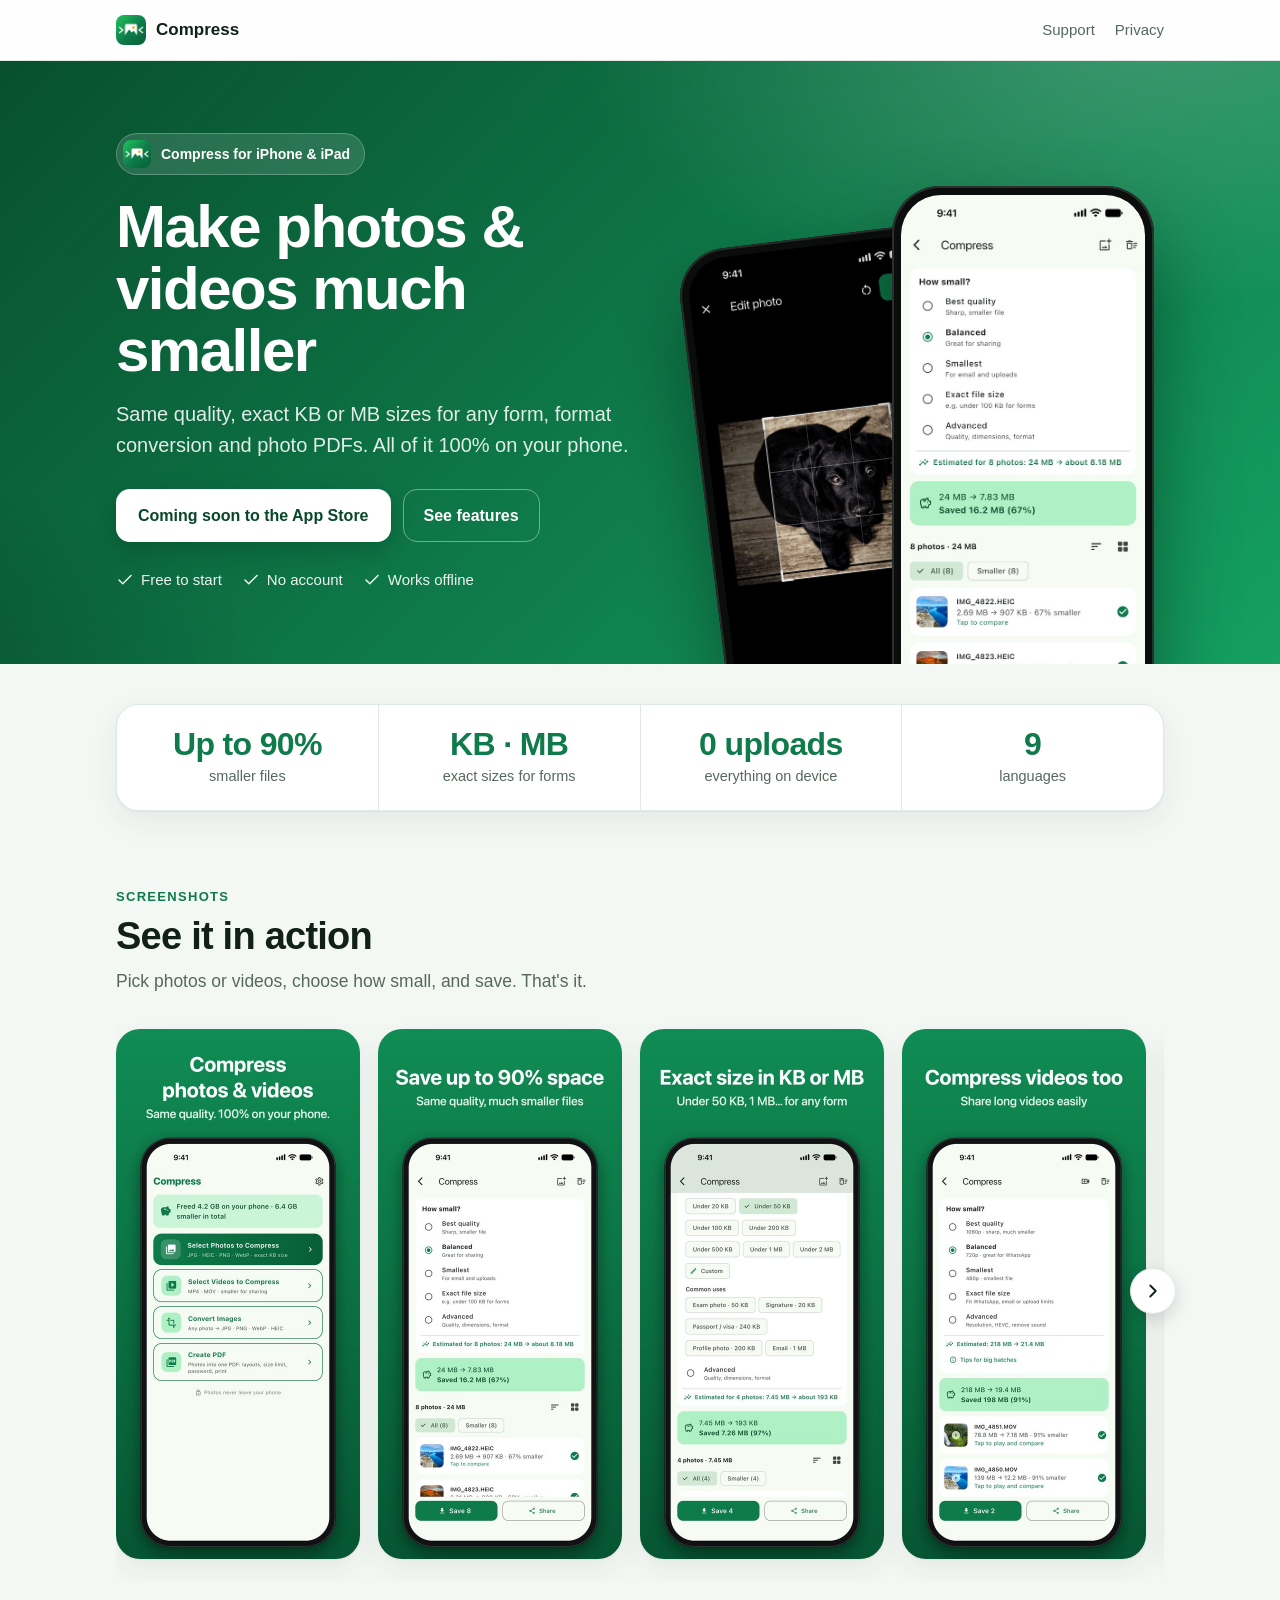
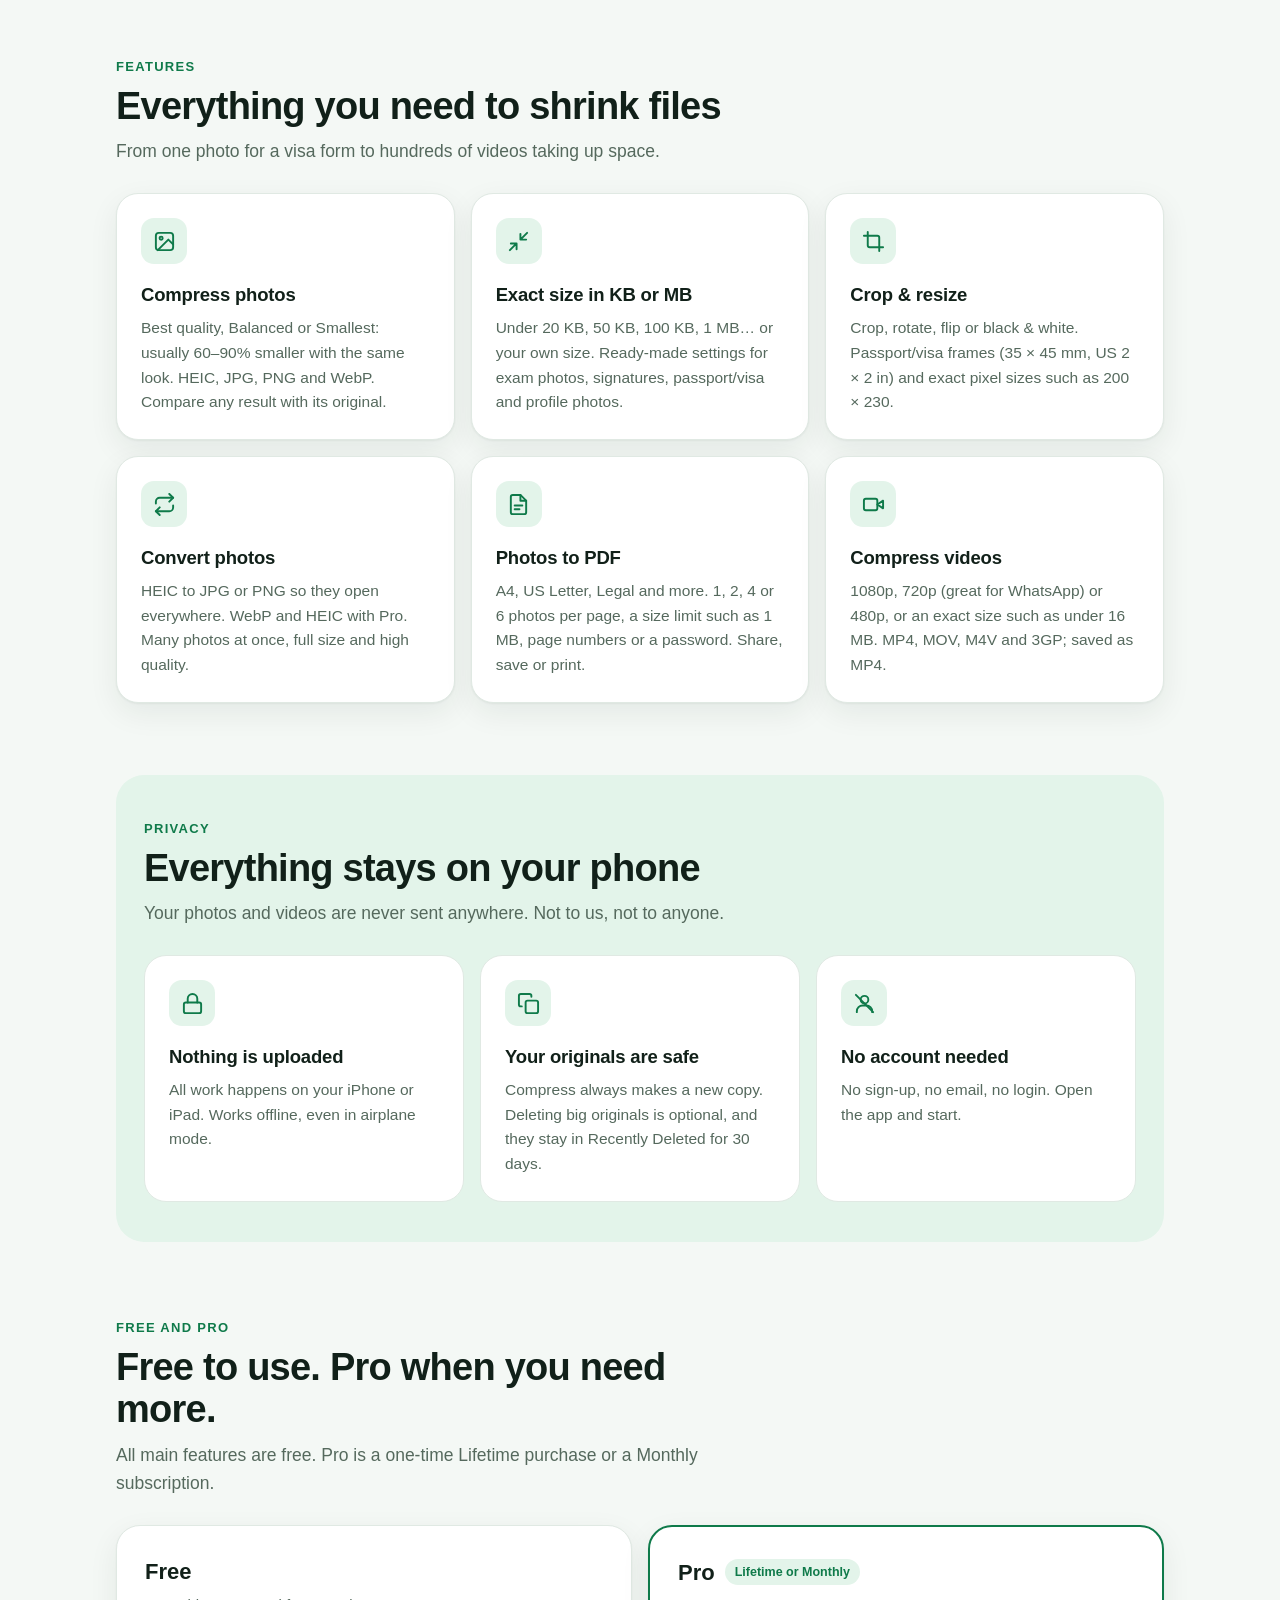
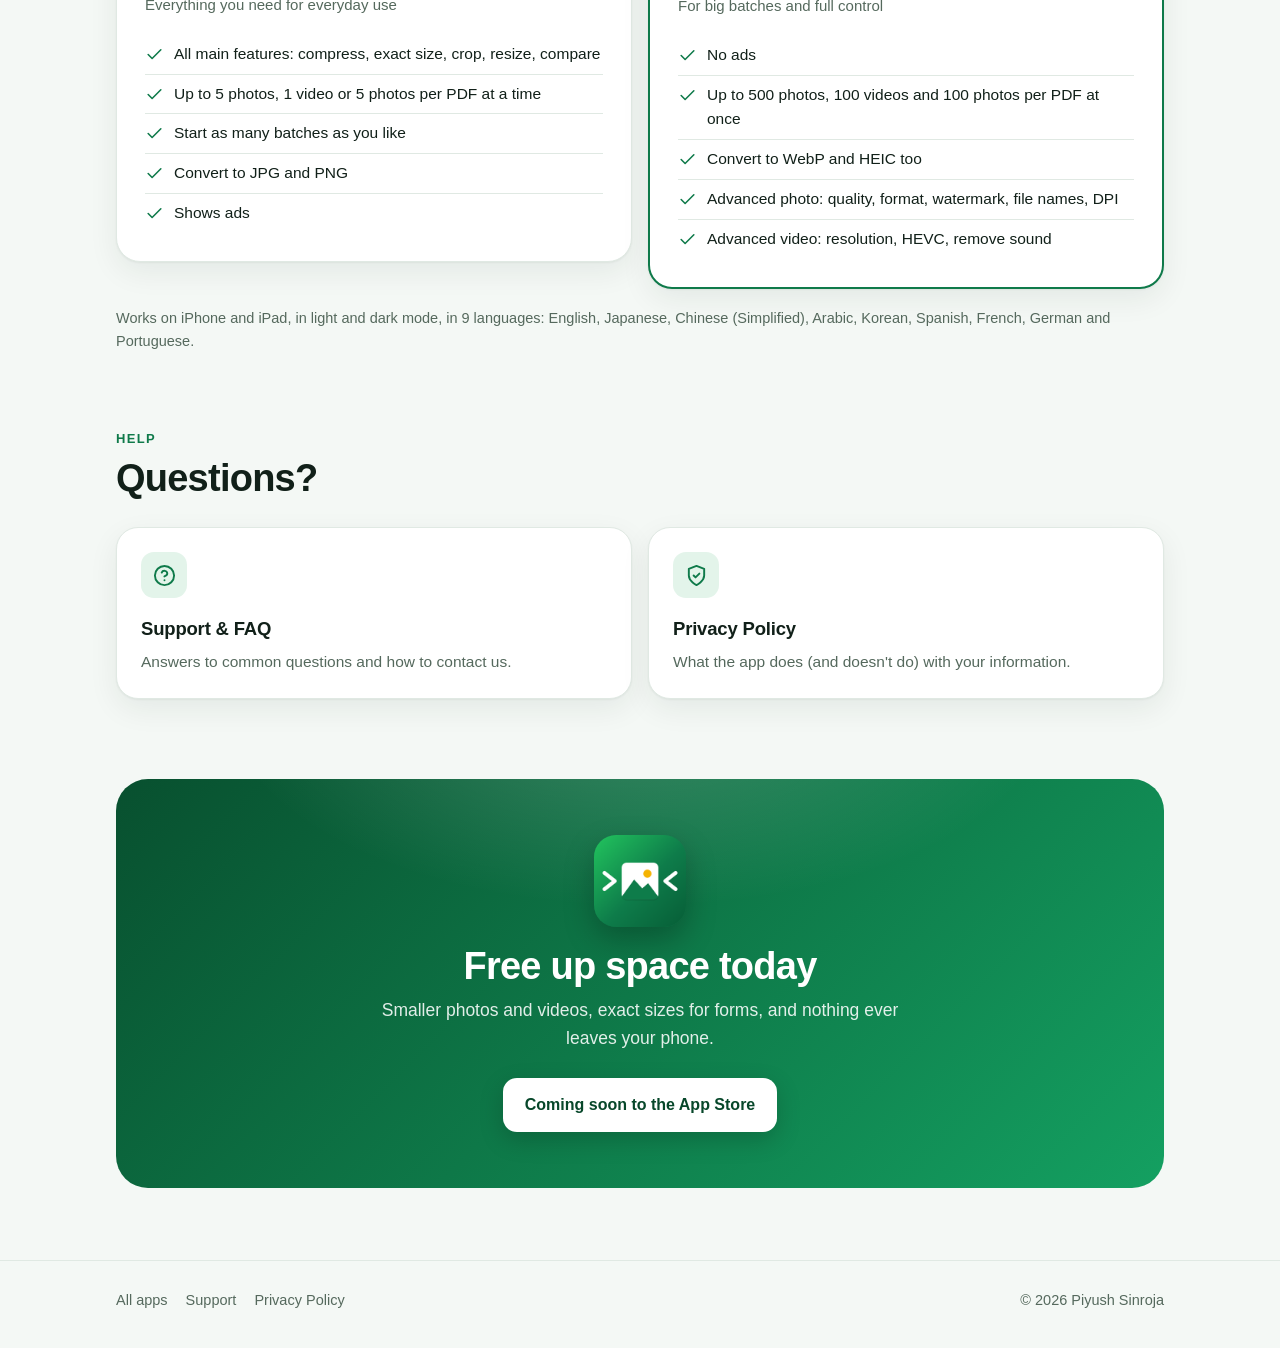
==== commit cb9633e4: "Add supported video formats" ====
--- a/compress/index.html
+++ b/compress/index.html
@@ -79,7 +79,7 @@
 <div class="card"><div class="ic"><svg viewBox="0 0 24 24" fill="none" stroke="currentColor" stroke-width="2" stroke-linecap="round" stroke-linejoin="round" aria-hidden="true"><path d="M6 2v14a2 2 0 0 0 2 2h14"/><path d="M18 22V8a2 2 0 0 0-2-2H2"/></svg></div><h3>Crop &amp; resize</h3><p>Crop, rotate, flip or black &amp; white. Passport/visa frames (35 × 45 mm, US 2 × 2 in) and exact pixel sizes such as 200 × 230.</p></div>
 <div class="card"><div class="ic"><svg viewBox="0 0 24 24" fill="none" stroke="currentColor" stroke-width="2" stroke-linecap="round" stroke-linejoin="round" aria-hidden="true"><path d="M17 1l4 4-4 4"/><path d="M3 11V9a4 4 0 0 1 4-4h14"/><path d="M7 23l-4-4 4-4"/><path d="M21 13v2a4 4 0 0 1-4 4H3"/></svg></div><h3>Convert photos</h3><p>HEIC to JPG or PNG so they open everywhere. WebP and HEIC with Pro. Many photos at once, full size and high quality.</p></div>
 <div class="card"><div class="ic"><svg viewBox="0 0 24 24" fill="none" stroke="currentColor" stroke-width="2" stroke-linecap="round" stroke-linejoin="round" aria-hidden="true"><path d="M14 2H6a2 2 0 0 0-2 2v16a2 2 0 0 0 2 2h12a2 2 0 0 0 2-2V8z"/><path d="M14 2v6h6"/><path d="M8 13h8M8 17h5"/></svg></div><h3>Photos to PDF</h3><p>A4, US Letter, Legal and more. 1, 2, 4 or 6 photos per page, a size limit such as 1 MB, page numbers or a password. Share, save or print.</p></div>
-<div class="card"><div class="ic"><svg viewBox="0 0 24 24" fill="none" stroke="currentColor" stroke-width="2" stroke-linecap="round" stroke-linejoin="round" aria-hidden="true"><rect x="2" y="6" width="14" height="12" rx="2"/><path d="M22 8l-6 4 6 4z"/></svg></div><h3>Compress videos</h3><p>1080p, 720p (great for WhatsApp) or 480p, or an exact size such as under 16 MB. Play and compare before and after.</p></div>
+<div class="card"><div class="ic"><svg viewBox="0 0 24 24" fill="none" stroke="currentColor" stroke-width="2" stroke-linecap="round" stroke-linejoin="round" aria-hidden="true"><rect x="2" y="6" width="14" height="12" rx="2"/><path d="M22 8l-6 4 6 4z"/></svg></div><h3>Compress videos</h3><p>1080p, 720p (great for WhatsApp) or 480p, or an exact size such as under 16 MB. MP4, MOV, M4V and 3GP; saved as MP4.</p></div>
 </div>
 </section>
 
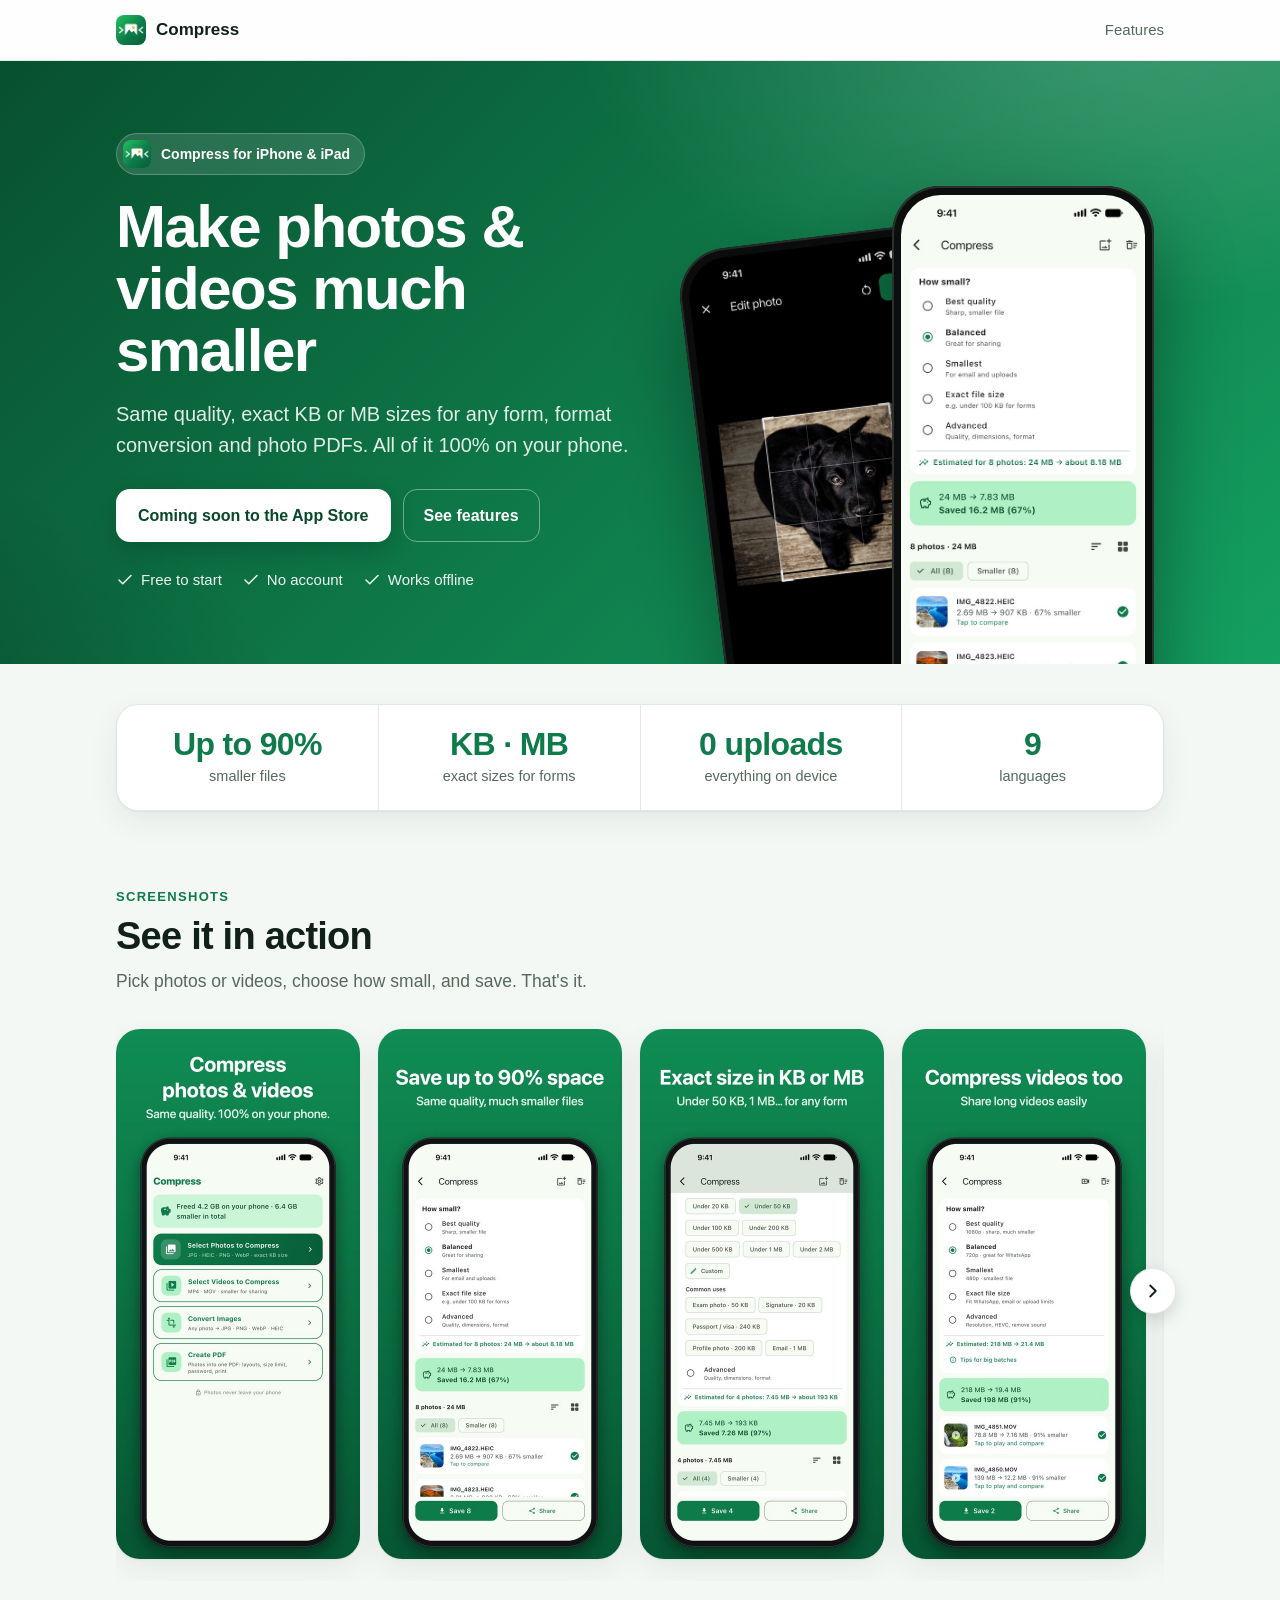
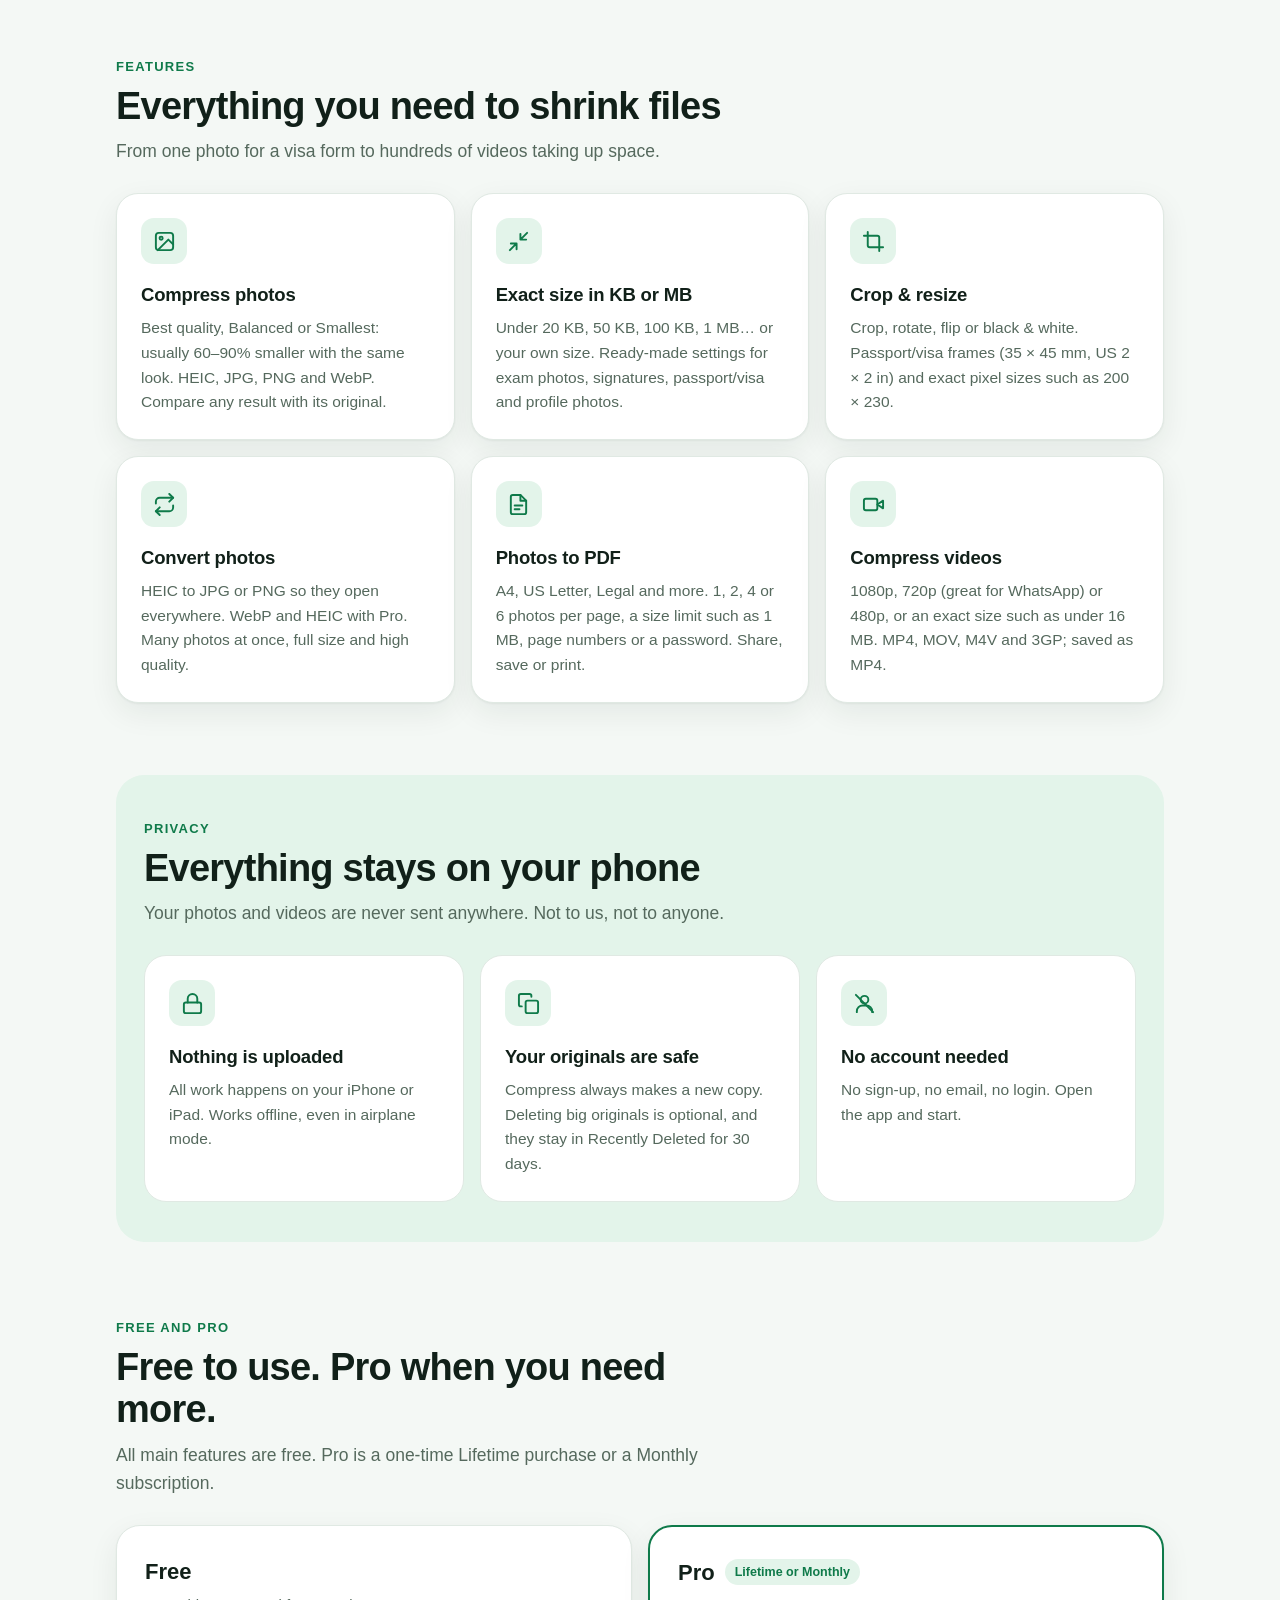
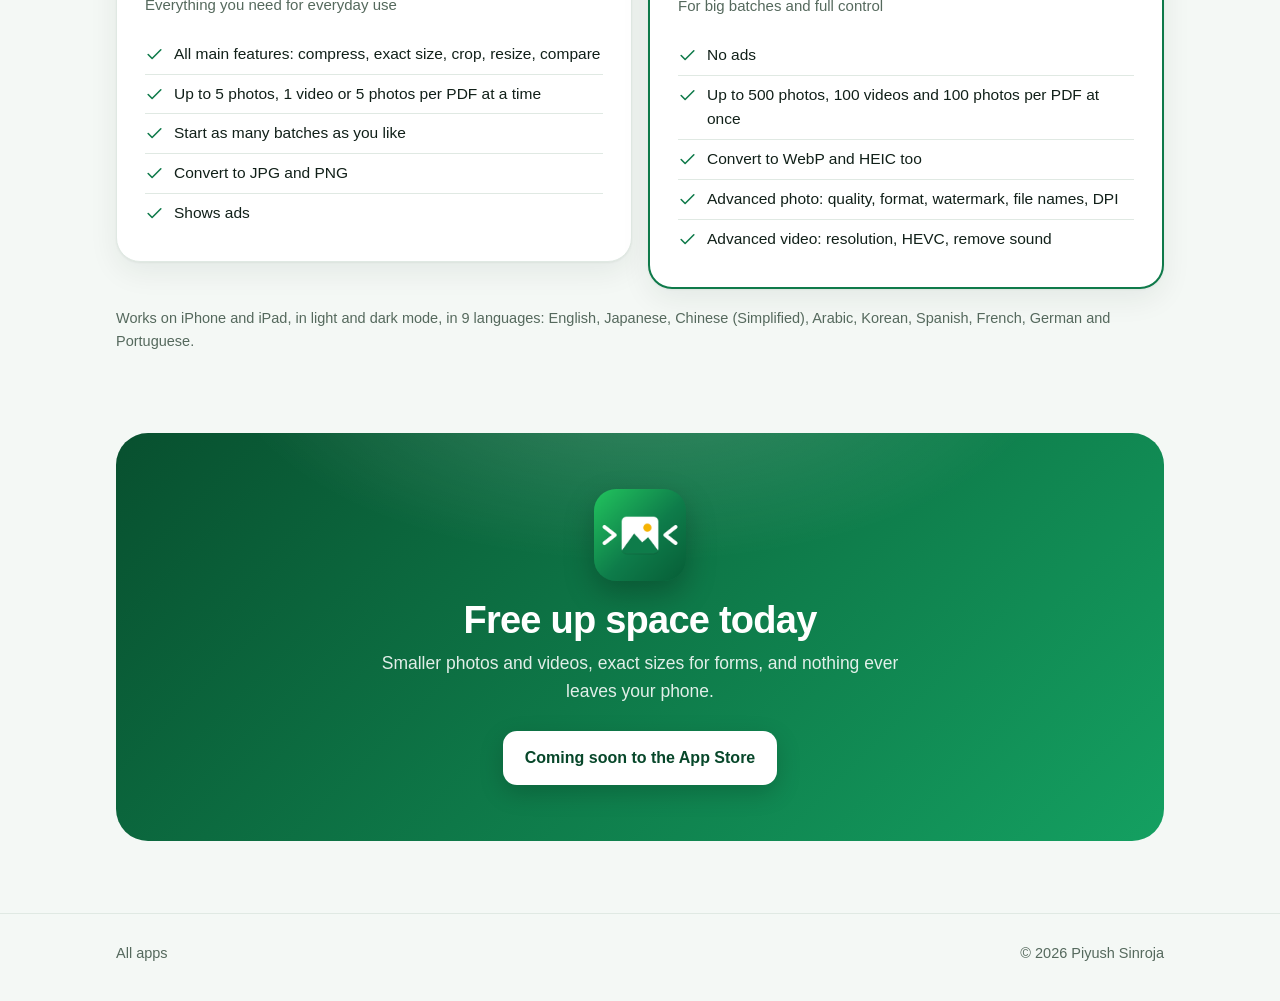
==== commit 0256c083: "Website: marketing only" ====
--- a/compress/index.html
+++ b/compress/index.html
@@ -22,7 +22,7 @@
 <body>
 <header class="top"><div class="wrap">
 <a class="brand" href="../compress/"><img src="../assets/icon-64.png" alt="">Compress</a>
-<nav><a href="../compress/support/">Support</a><a href="../compress/privacy/">Privacy</a></nav>
+<nav><a href="../compress/#features">Features</a></nav>
 </div></header>
 <main>
 
@@ -107,15 +107,7 @@
 (Simplified), Arabic, Korean, Spanish, French, German and Portuguese.</p>
 </section>
 
-<section class="sec">
-<div class="sec-head"><span class="kicker">Help</span><h2>Questions?</h2></div>
-<div class="grid">
-<a class="card" href="support/" style="text-decoration:none;color:inherit"><div class="ic"><svg viewBox="0 0 24 24" fill="none" stroke="currentColor" stroke-width="2" stroke-linecap="round" stroke-linejoin="round" aria-hidden="true"><circle cx="12" cy="12" r="10"/><path d="M9.1 9a3 3 0 0 1 5.8 1c0 2-3 3-3 3"/><path d="M12 17h.01"/></svg></div>
-<h3>Support &amp; FAQ</h3><p>Answers to common questions and how to contact us.</p></a>
-<a class="card" href="privacy/" style="text-decoration:none;color:inherit"><div class="ic"><svg viewBox="0 0 24 24" fill="none" stroke="currentColor" stroke-width="2" stroke-linecap="round" stroke-linejoin="round" aria-hidden="true"><path d="M12 22s8-4 8-10V5l-8-3-8 3v7c0 6 8 10 8 10z"/><path d="M9 12l2 2 4-4"/></svg></div>
-<h3>Privacy Policy</h3><p>What the app does (and doesn't do) with your information.</p></a>
-</div>
-</section>
+
 
 <section class="final">
 <img src="../assets/icon-240.png" alt="" width="92" height="92">
@@ -127,7 +119,7 @@
 
 </main>
 <footer><div class="wrap">
-<div><a href="../">All apps</a><a href="../compress/support/">Support</a><a href="../compress/privacy/">Privacy Policy</a></div>
+<div><a href="../">All apps</a></div>
 <div>© 2026 Piyush Sinroja</div>
 </div></footer>
 <script>
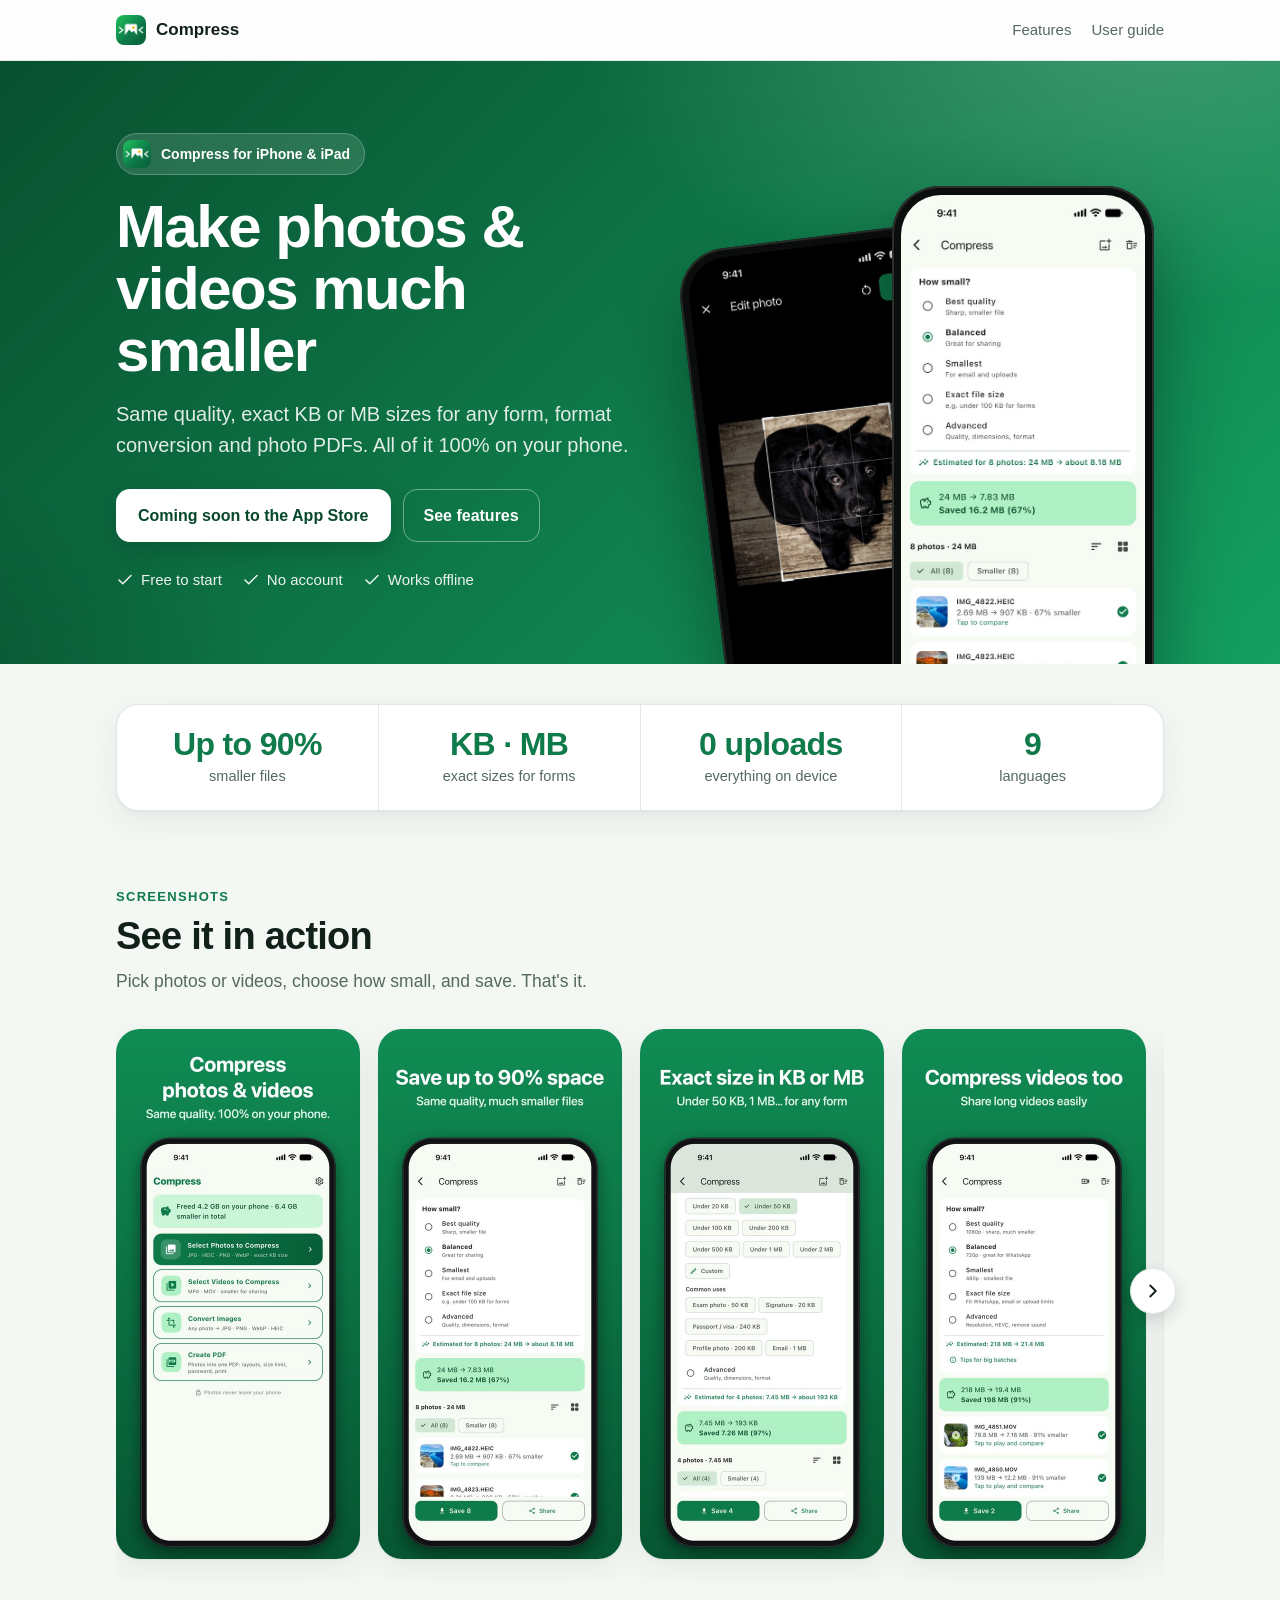
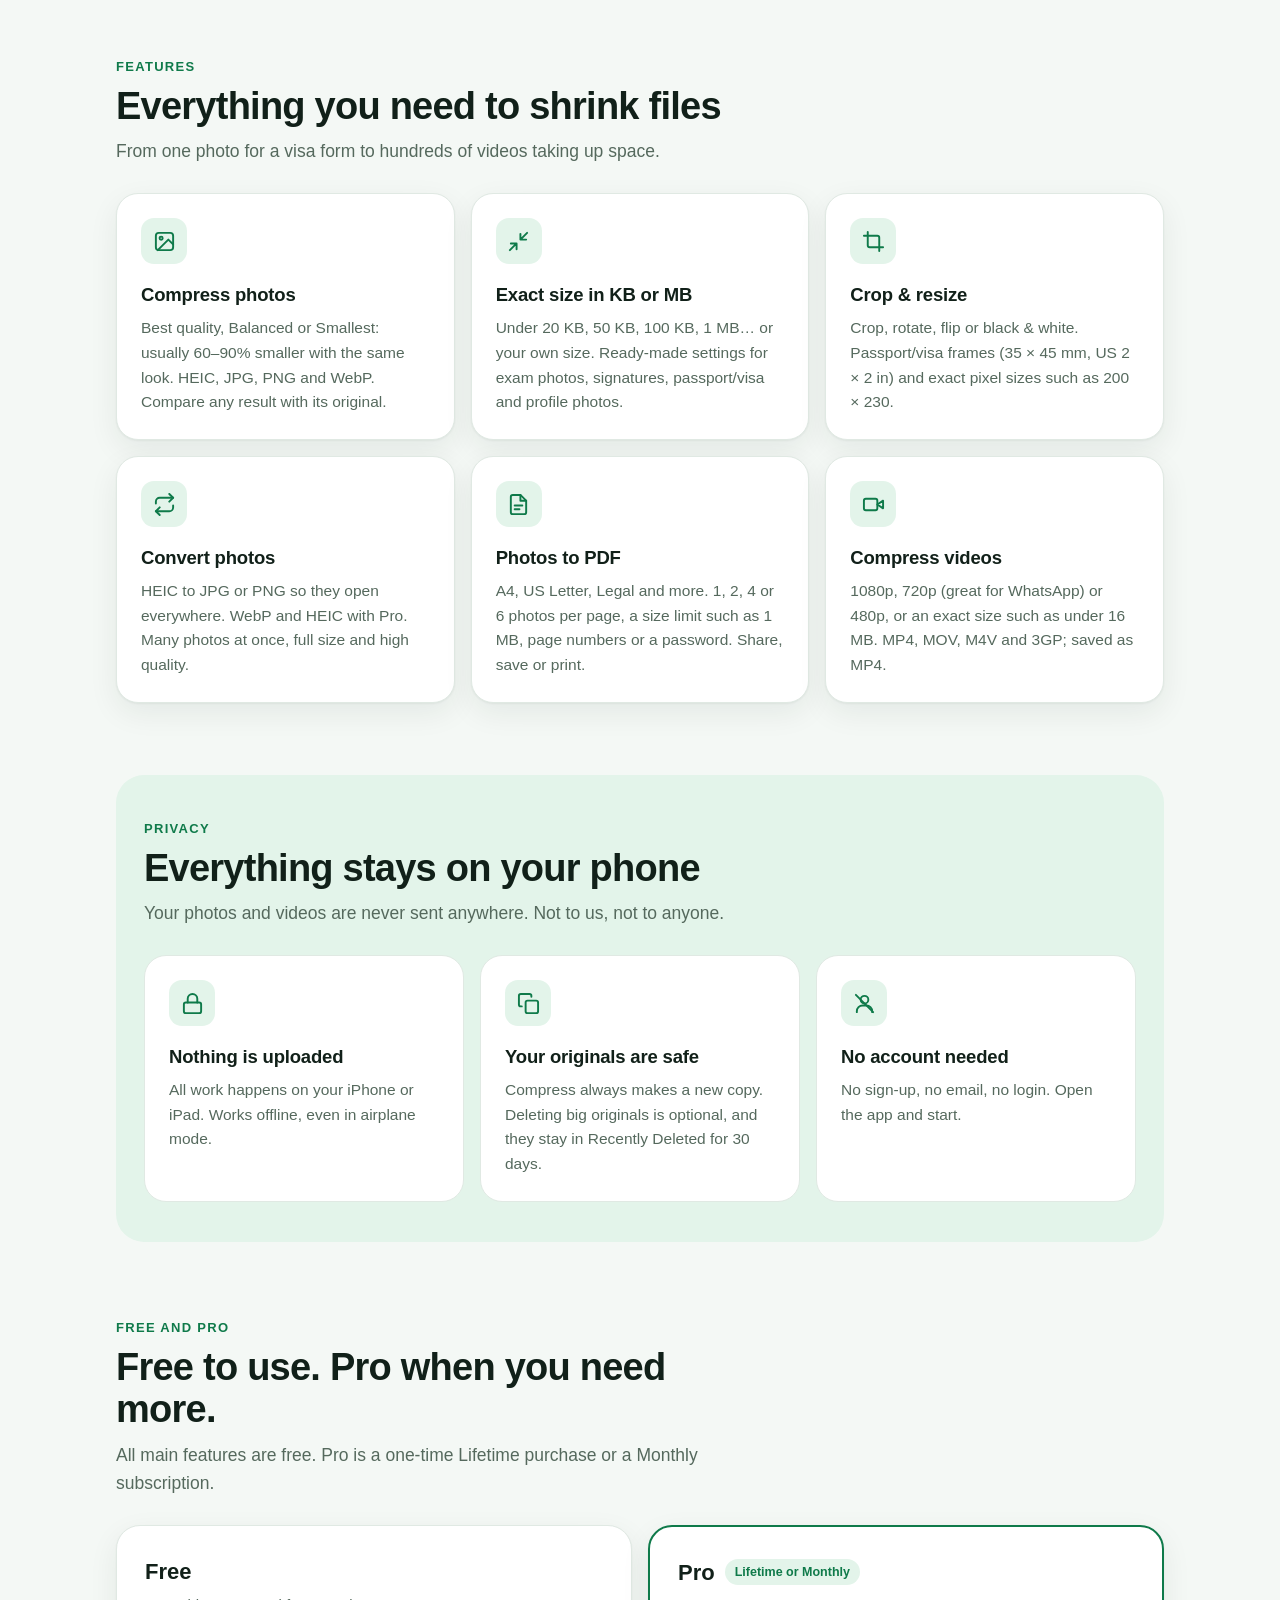
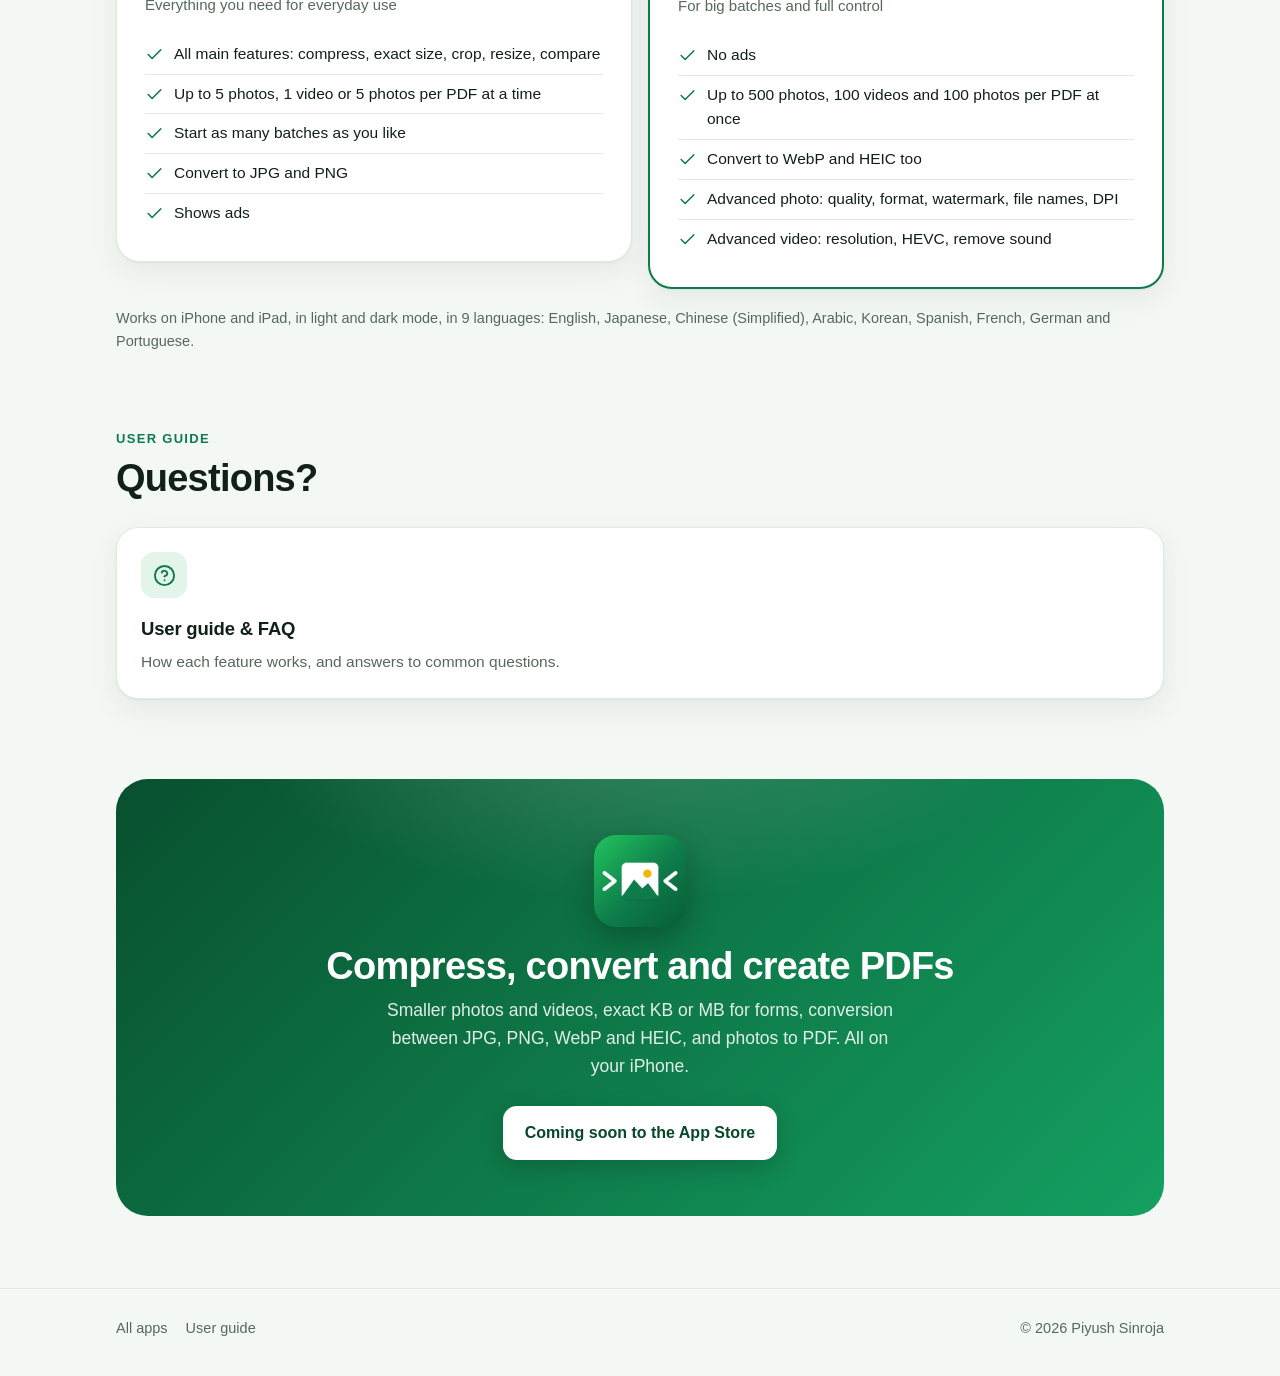
==== commit 3dd0e913: "Website: marketing only, add User guide page - New User guide page: 17 topics and 16 FAQ, same as in" ====
--- a/compress/index.html
+++ b/compress/index.html
@@ -17,12 +17,12 @@
 <meta property="og:image:width" content="1200">
 <meta property="og:image:height" content="630">
 <meta name="twitter:card" content="summary_large_image">
-<link rel="stylesheet" href="../assets/style.css?v=2">
+<link rel="stylesheet" href="../assets/style.css?v=3">
 </head>
 <body>
 <header class="top"><div class="wrap">
 <a class="brand" href="../compress/"><img src="../assets/icon-64.png" alt="">Compress</a>
-<nav><a href="../compress/#features">Features</a></nav>
+<nav><a href="../compress/#features">Features</a><a href="../compress/guide/">User guide</a></nav>
 </div></header>
 <main>
 
@@ -108,18 +108,26 @@
 </section>
 
 
+<section class="sec">
+<div class="sec-head"><span class="kicker">User guide</span><h2>Questions?</h2></div>
+<div class="grid">
+<a class="card" href="guide/" style="text-decoration:none;color:inherit"><div class="ic"><svg viewBox="0 0 24 24" fill="none" stroke="currentColor" stroke-width="2" stroke-linecap="round" stroke-linejoin="round" aria-hidden="true"><circle cx="12" cy="12" r="10"/><path d="M9.1 9a3 3 0 0 1 5.8 1c0 2-3 3-3 3"/><path d="M12 17h.01"/></svg></div>
+<h3>User guide &amp; FAQ</h3><p>How each feature works, and answers to common questions.</p></a>
+</div>
+</section>
+
 
 <section class="final">
 <img src="../assets/icon-240.png" alt="" width="92" height="92">
-<h2>Free up space today</h2>
-<p>Smaller photos and videos, exact sizes for forms, and nothing ever leaves your phone.</p>
+<h2>Compress, convert and create PDFs</h2>
+<p>Smaller photos and videos, exact KB or MB for forms, conversion between JPG, PNG, WebP and HEIC, and photos to PDF. All on your iPhone.</p>
 <div class="cta"><span class="btn soon">Coming soon to the App Store</span></div>
 </section>
 </div>
 
 </main>
 <footer><div class="wrap">
-<div><a href="../">All apps</a></div>
+<div><a href="../">All apps</a><a href="../compress/guide/">User guide</a></div>
 <div>© 2026 Piyush Sinroja</div>
 </div></footer>
 <script>
--- a/assets/style.css
+++ b/assets/style.css
@@ -101,6 +101,16 @@
 .final h2{margin:0 0 8px}.final p{margin:0 auto 26px;max-width:520px;color:rgba(255,255,255,.88);font-size:17.5px}
 .final .cta{justify-content:center}
 
+/* help page: expandable questions */
+.qa-list{display:grid;gap:10px}
+details.qa{padding:0}
+details.qa summary{cursor:pointer;list-style:none;padding:18px 22px;font-weight:650;font-size:17px;display:flex;
+justify-content:space-between;gap:12px}
+details.qa summary::-webkit-details-marker{display:none}
+details.qa summary::after{content:"+";color:var(--brand);font-size:22px;line-height:1}
+details.qa[open] summary::after{content:"–"}
+details.qa p{margin:0;padding:0 22px 20px;color:var(--muted)}
+
 /* documents (privacy, support) */
 article.doc{background:var(--card);border:1px solid var(--line);border-radius:22px;padding:12px 32px 32px;
 margin:40px auto;max-width:820px;box-shadow:var(--shadow)}
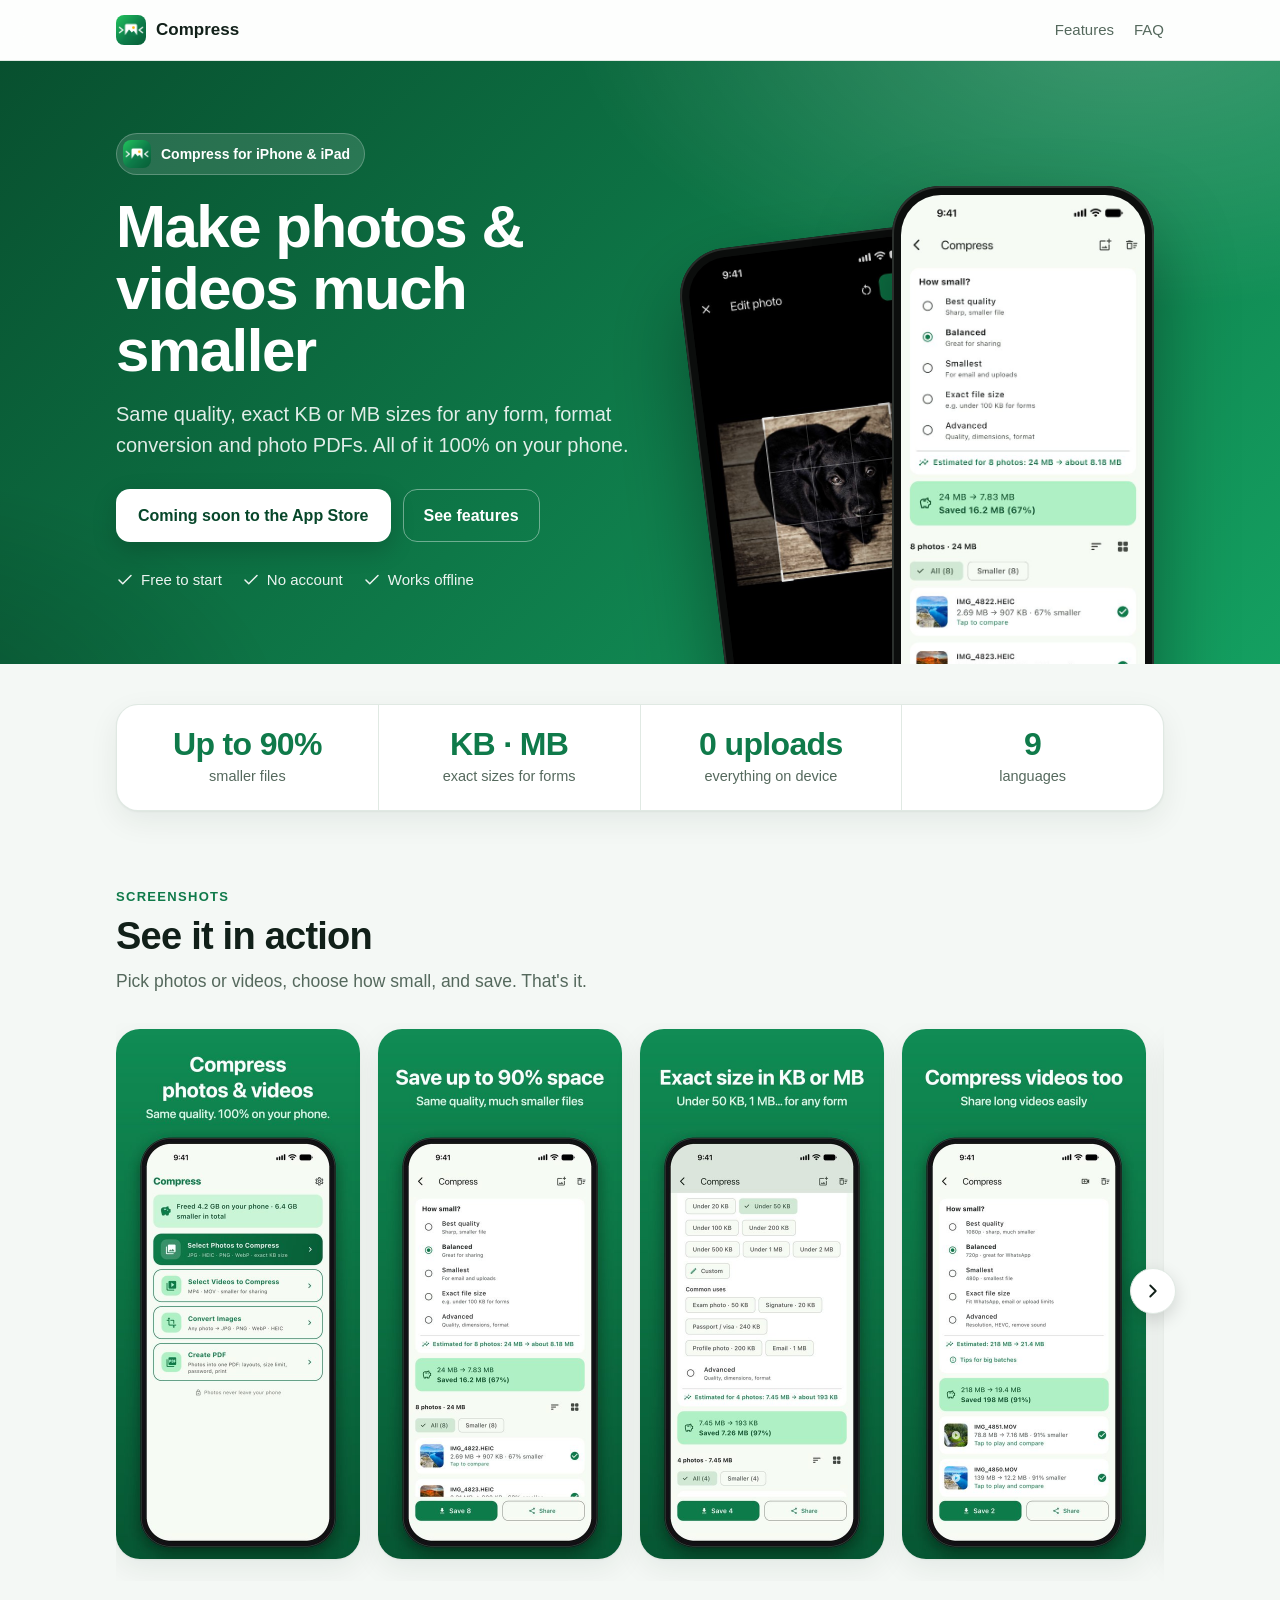
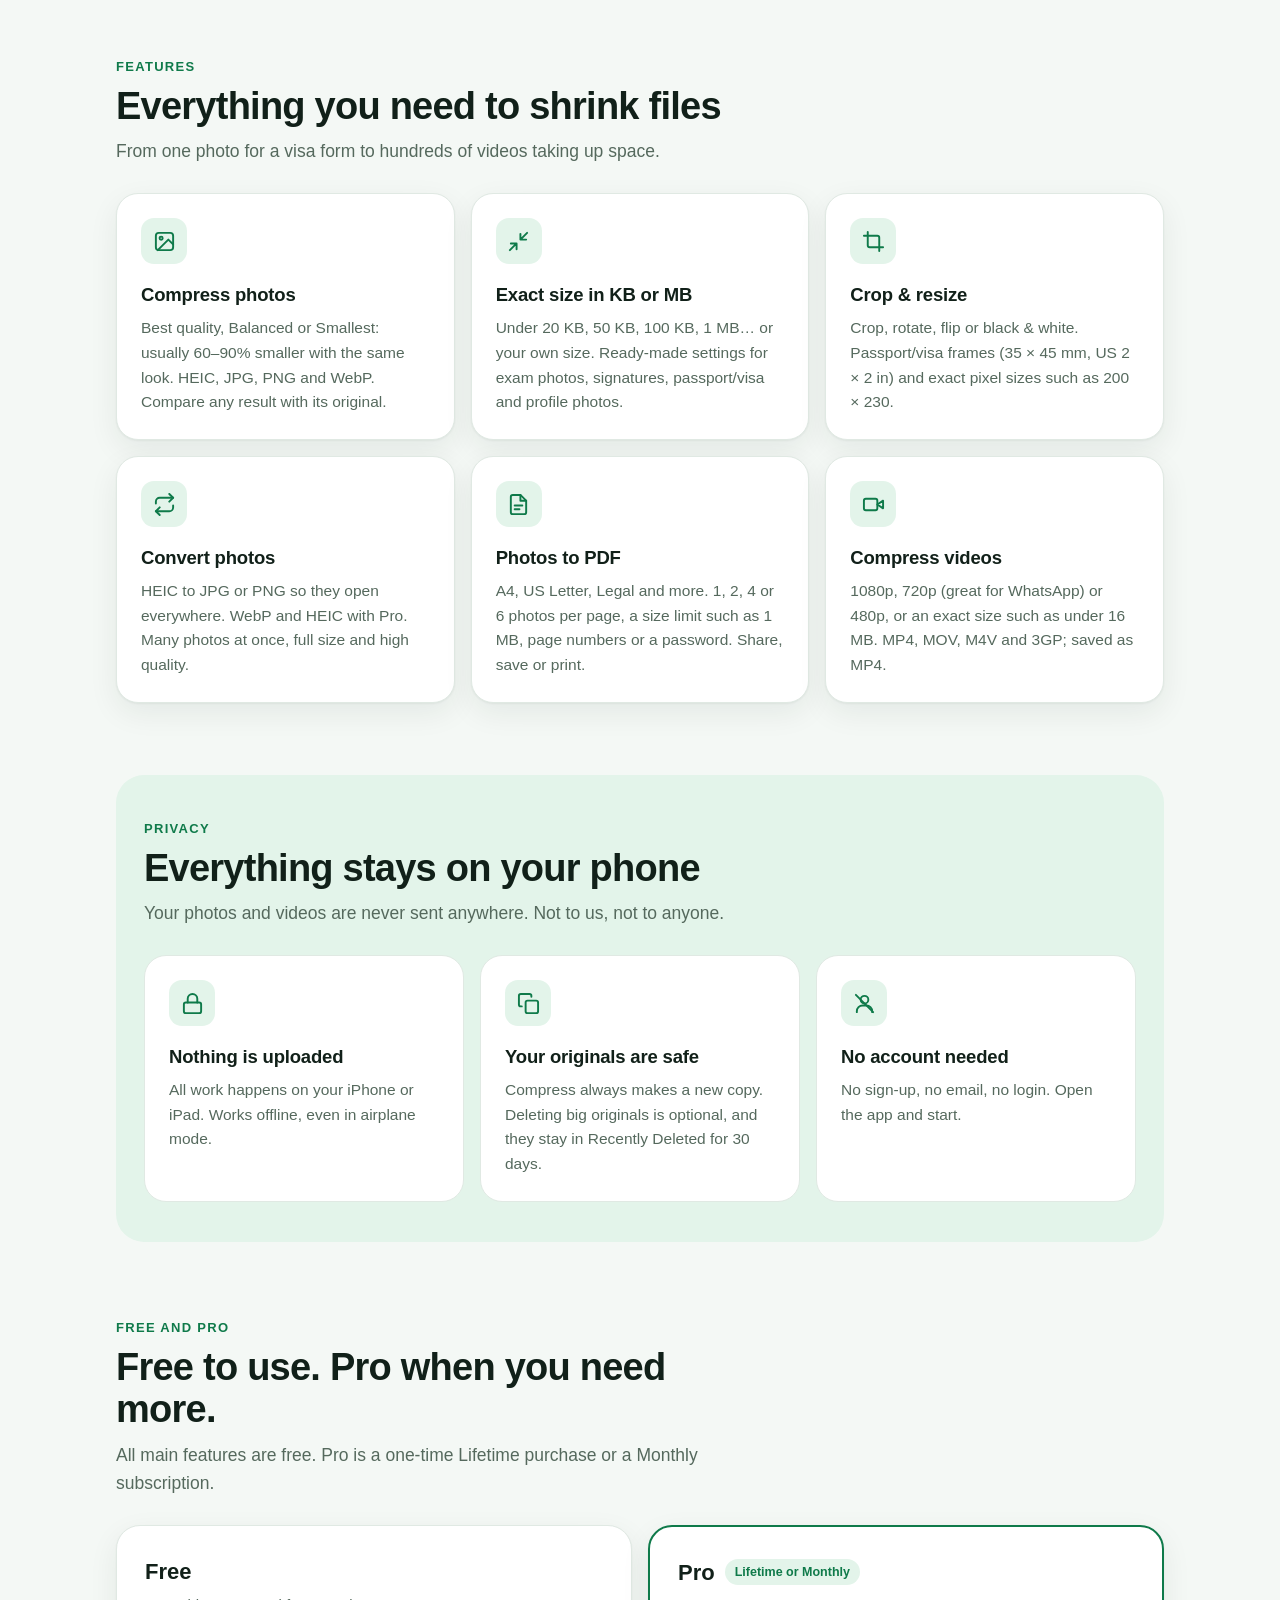
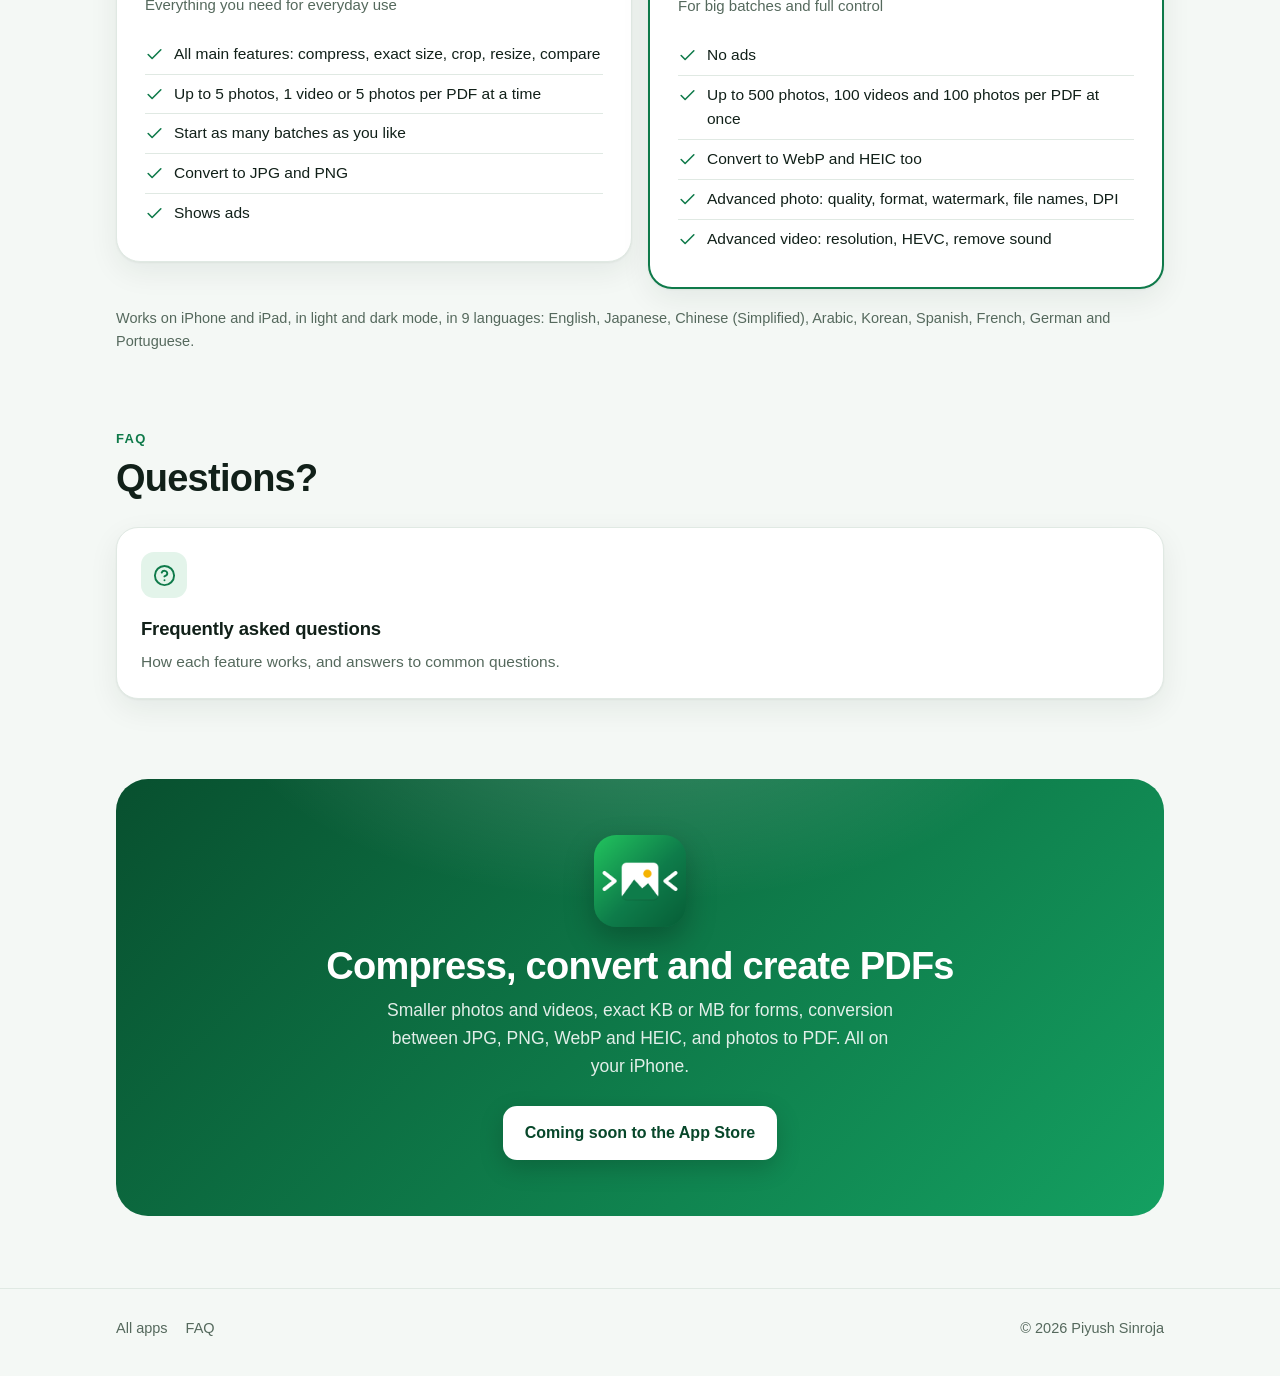
==== commit 1c49b3dc: "Website: FAQ page - New FAQ page with 32 questions (how-to questions and the app's FAQ) - Remove th" ====
--- a/compress/index.html
+++ b/compress/index.html
@@ -22,7 +22,7 @@
 <body>
 <header class="top"><div class="wrap">
 <a class="brand" href="../compress/"><img src="../assets/icon-64.png" alt="">Compress</a>
-<nav><a href="../compress/#features">Features</a><a href="../compress/guide/">User guide</a></nav>
+<nav><a href="../compress/#features">Features</a><a href="../compress/faq/">FAQ</a></nav>
 </div></header>
 <main>
 
@@ -109,10 +109,10 @@
 
 
 <section class="sec">
-<div class="sec-head"><span class="kicker">User guide</span><h2>Questions?</h2></div>
+<div class="sec-head"><span class="kicker">FAQ</span><h2>Questions?</h2></div>
 <div class="grid">
-<a class="card" href="guide/" style="text-decoration:none;color:inherit"><div class="ic"><svg viewBox="0 0 24 24" fill="none" stroke="currentColor" stroke-width="2" stroke-linecap="round" stroke-linejoin="round" aria-hidden="true"><circle cx="12" cy="12" r="10"/><path d="M9.1 9a3 3 0 0 1 5.8 1c0 2-3 3-3 3"/><path d="M12 17h.01"/></svg></div>
-<h3>User guide &amp; FAQ</h3><p>How each feature works, and answers to common questions.</p></a>
+<a class="card" href="faq/" style="text-decoration:none;color:inherit"><div class="ic"><svg viewBox="0 0 24 24" fill="none" stroke="currentColor" stroke-width="2" stroke-linecap="round" stroke-linejoin="round" aria-hidden="true"><circle cx="12" cy="12" r="10"/><path d="M9.1 9a3 3 0 0 1 5.8 1c0 2-3 3-3 3"/><path d="M12 17h.01"/></svg></div>
+<h3>Frequently asked questions</h3><p>How each feature works, and answers to common questions.</p></a>
 </div>
 </section>
 
@@ -127,7 +127,7 @@
 
 </main>
 <footer><div class="wrap">
-<div><a href="../">All apps</a><a href="../compress/guide/">User guide</a></div>
+<div><a href="../">All apps</a><a href="../compress/faq/">FAQ</a></div>
 <div>© 2026 Piyush Sinroja</div>
 </div></footer>
 <script>
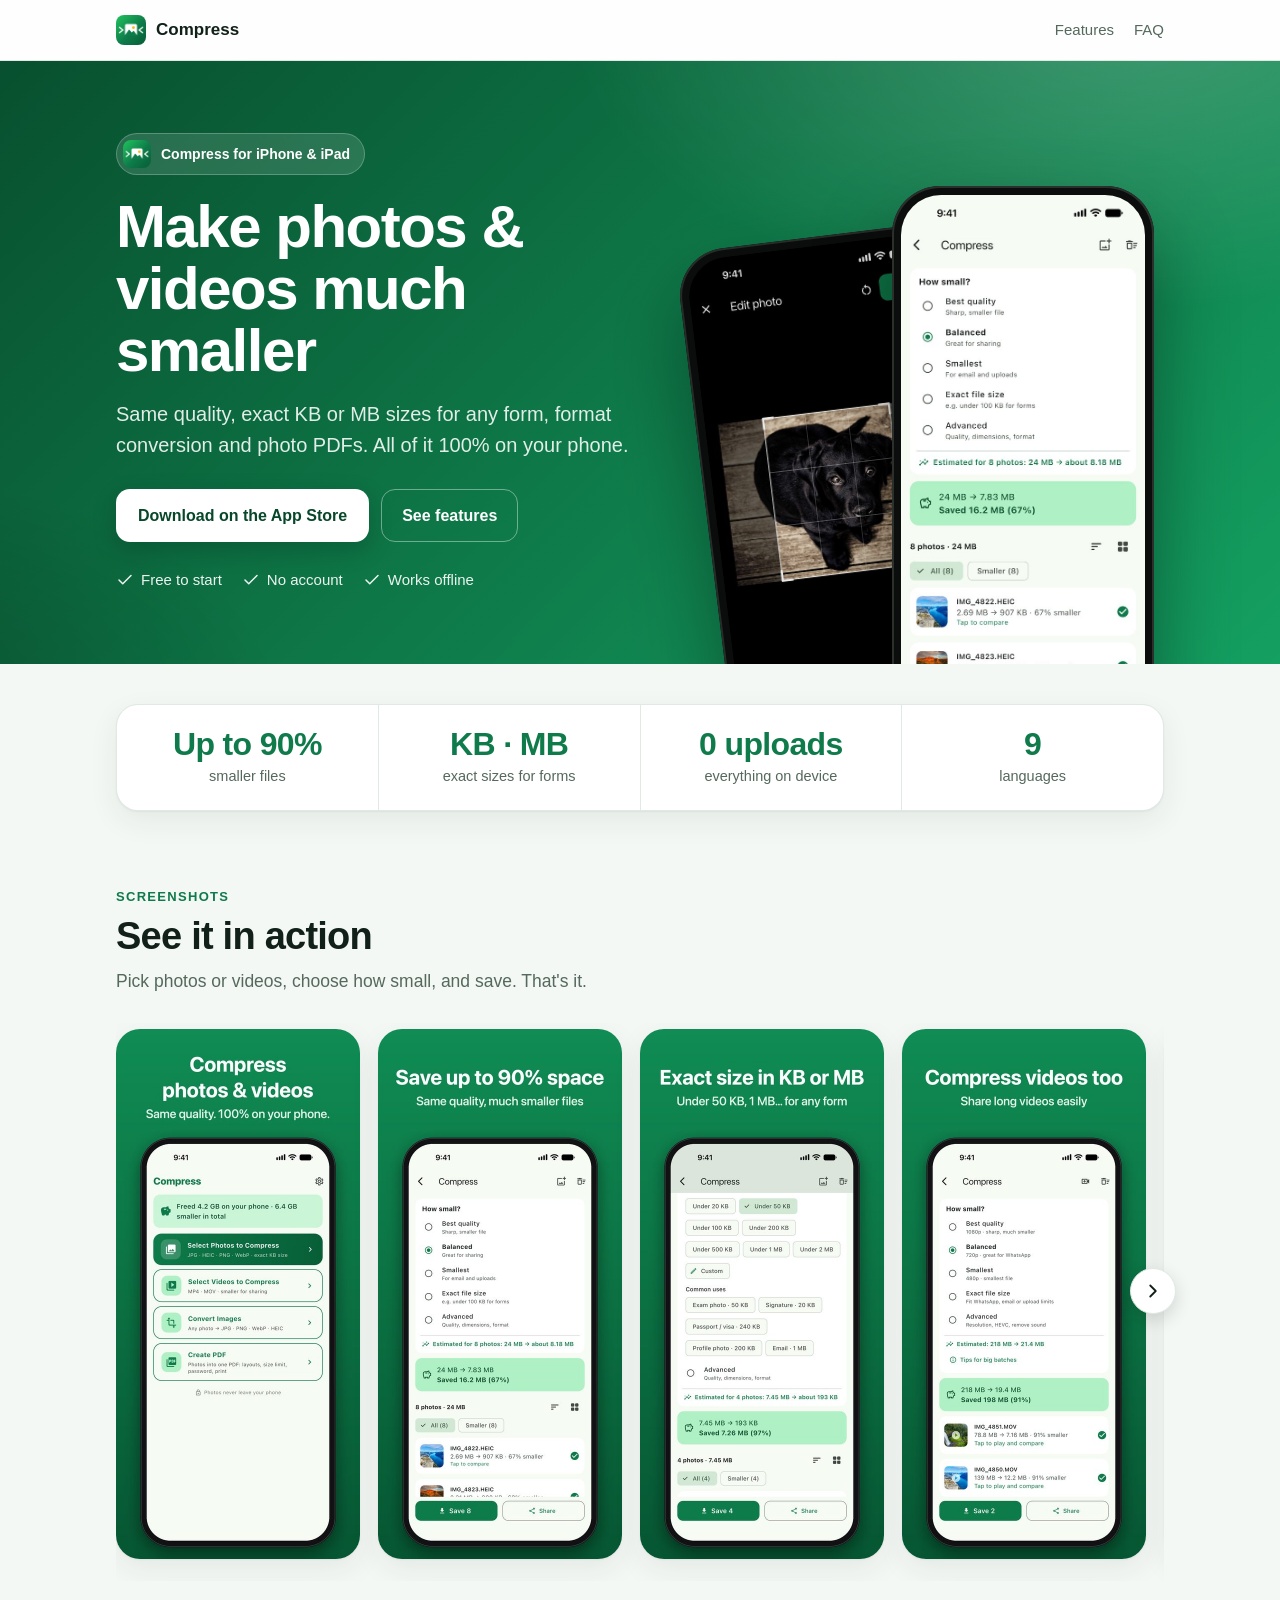
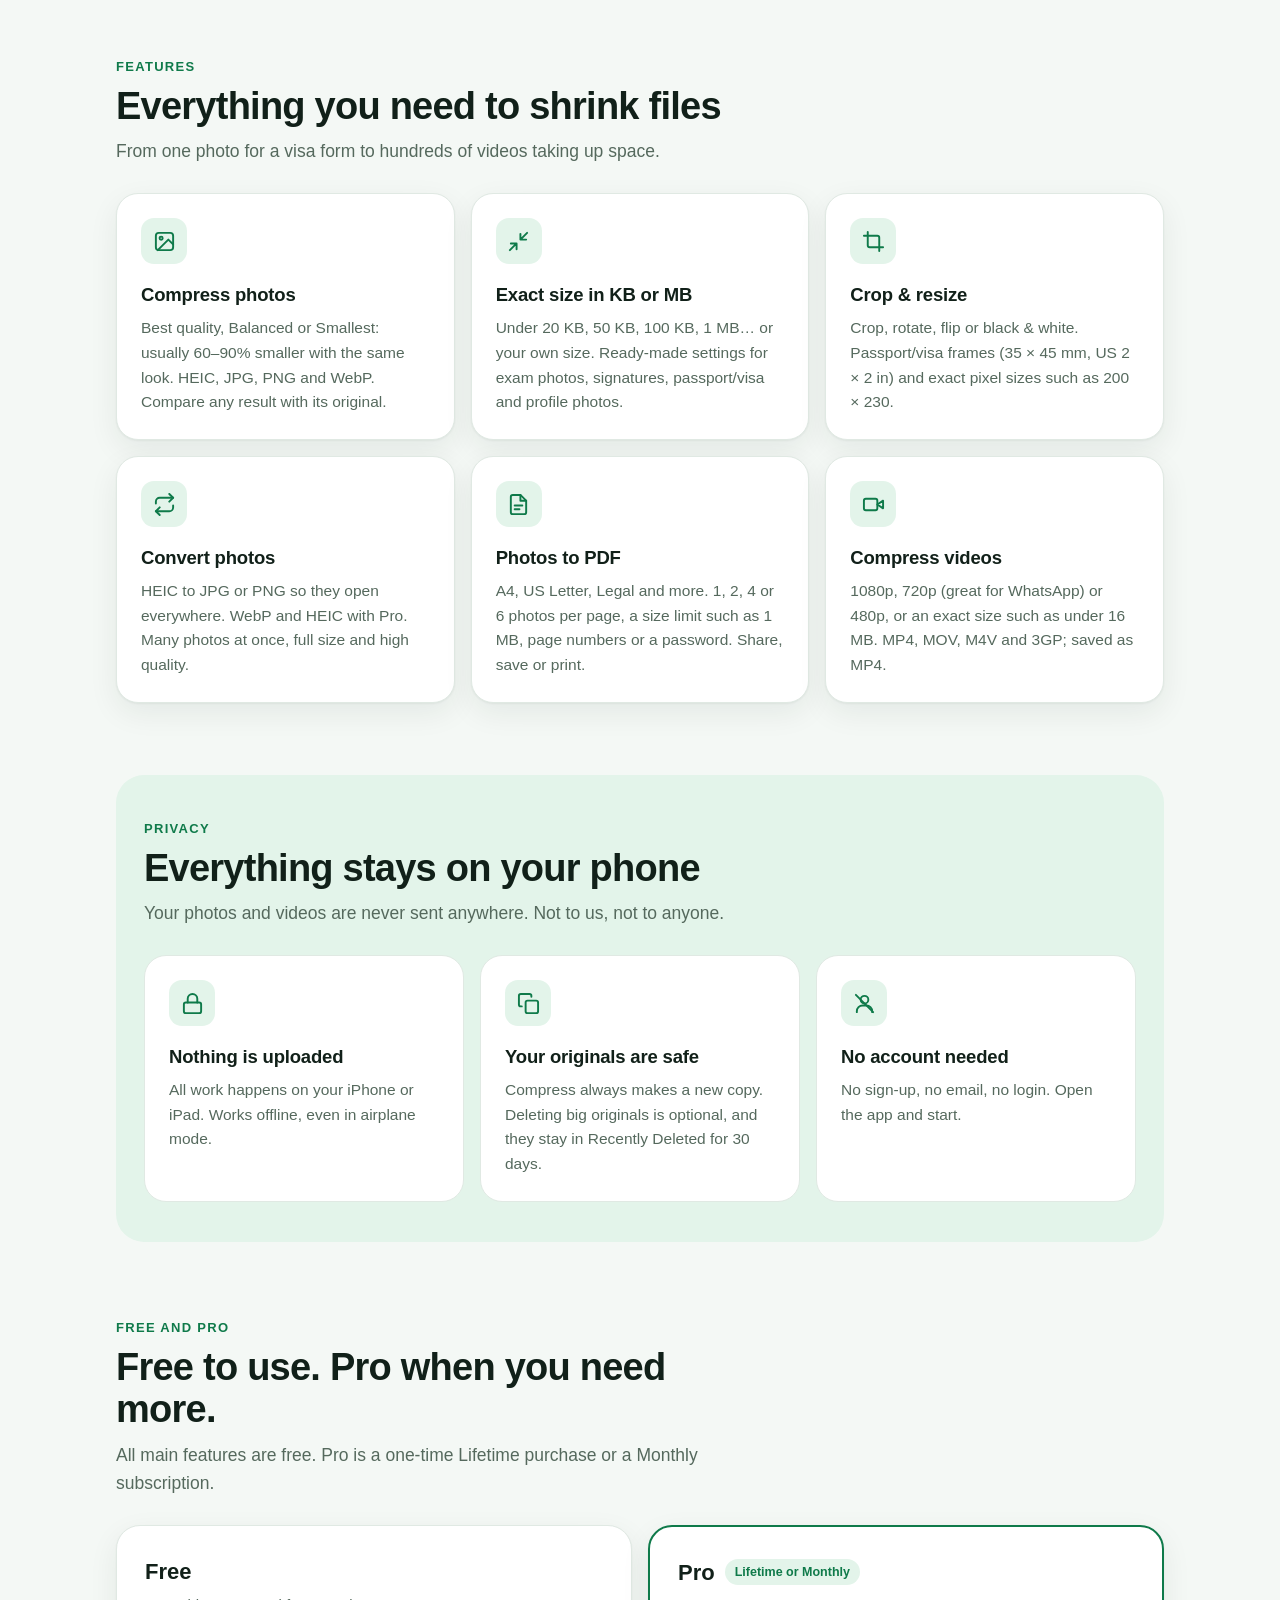
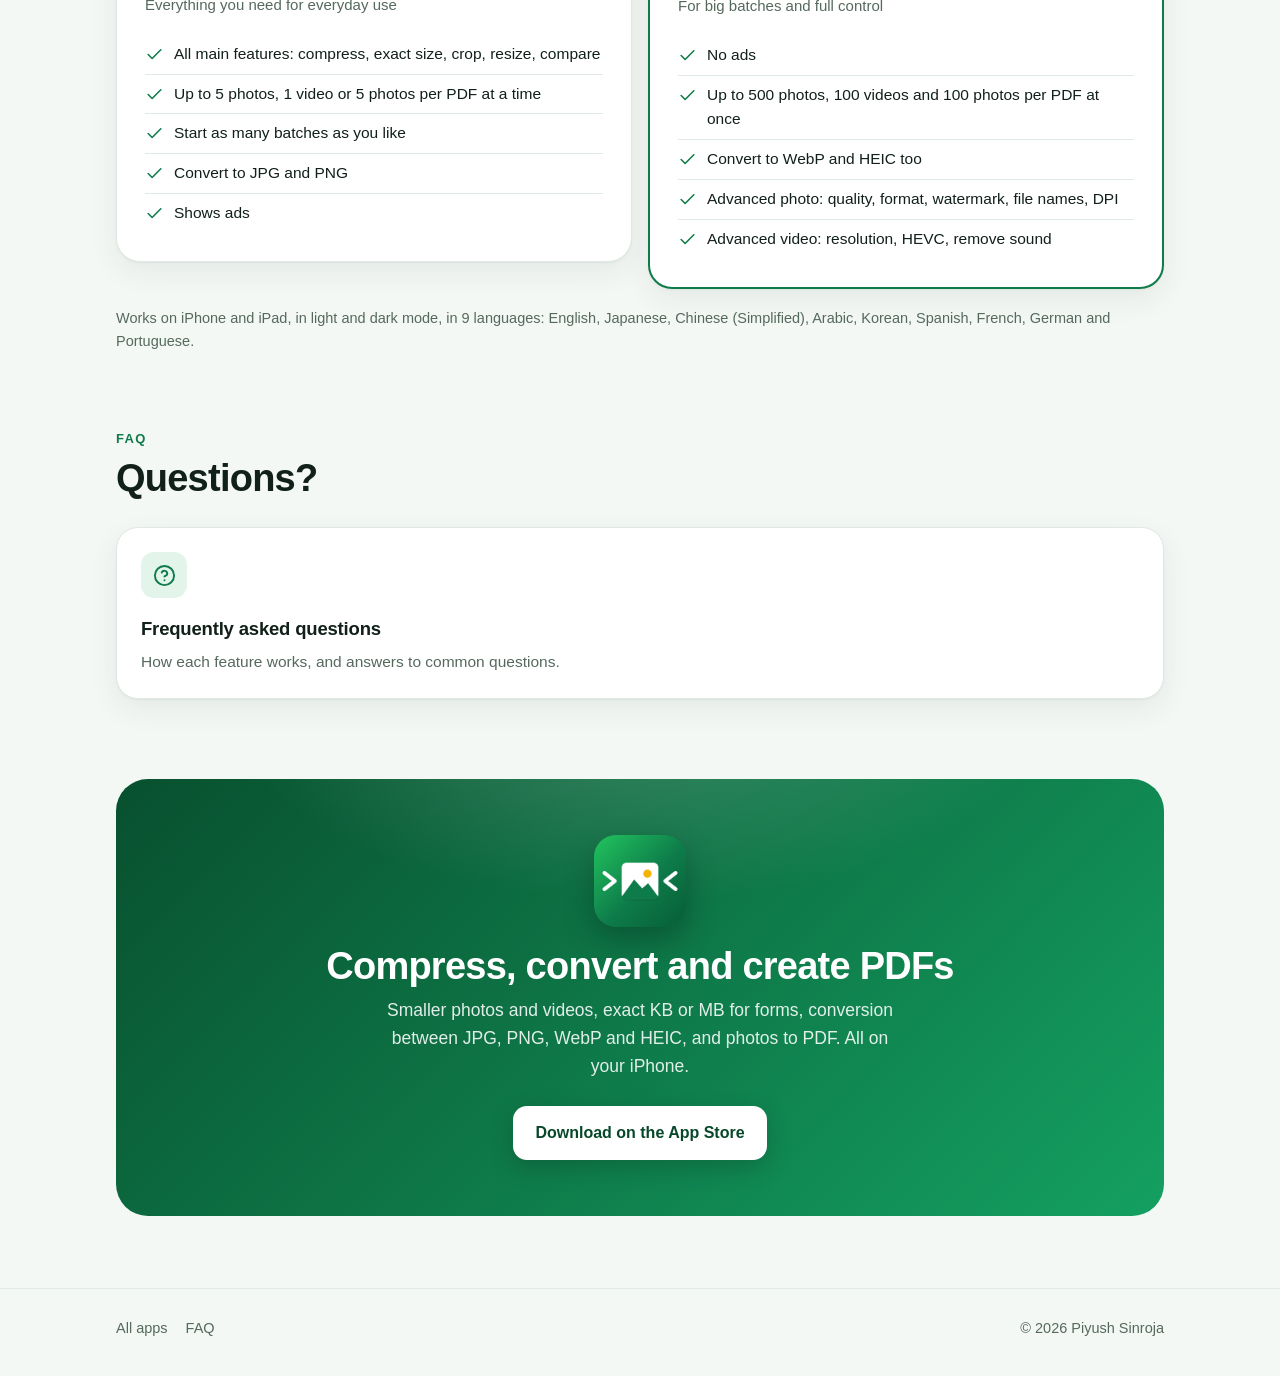
==== commit dc1cf797: "updated index file" ====
--- a/compress/index.html
+++ b/compress/index.html
@@ -32,7 +32,7 @@
 <h1>Make photos &amp; videos much smaller</h1>
 <p class="lead">Same quality, exact KB or MB sizes for any form, format conversion and photo PDFs. All of it 100% on
 your phone.</p>
-<div class="cta"><span class="btn soon">Coming soon to the App Store</span><a class="btn-ghost" href="#features">See features</a></div>
+<div class="cta"><a class="btn" href="https://apps.apple.com/app/id6834882935">Download on the App Store</a><a class="btn-ghost" href="#features">See features</a></div>
 <ul class="checks"><li><svg viewBox="0 0 24 24" fill="none" stroke="currentColor" stroke-width="2" stroke-linecap="round" stroke-linejoin="round" aria-hidden="true"><path d="M20 6L9 17l-5-5"/></svg>Free to start</li><li><svg viewBox="0 0 24 24" fill="none" stroke="currentColor" stroke-width="2" stroke-linecap="round" stroke-linejoin="round" aria-hidden="true"><path d="M20 6L9 17l-5-5"/></svg>No account</li><li><svg viewBox="0 0 24 24" fill="none" stroke="currentColor" stroke-width="2" stroke-linecap="round" stroke-linejoin="round" aria-hidden="true"><path d="M20 6L9 17l-5-5"/></svg>Works offline</li></ul>
 </div>
 <div class="phones" aria-hidden="true">
@@ -121,7 +121,7 @@
 <img src="../assets/icon-240.png" alt="" width="92" height="92">
 <h2>Compress, convert and create PDFs</h2>
 <p>Smaller photos and videos, exact KB or MB for forms, conversion between JPG, PNG, WebP and HEIC, and photos to PDF. All on your iPhone.</p>
-<div class="cta"><span class="btn soon">Coming soon to the App Store</span></div>
+<div class="cta"><a class="btn" href="https://apps.apple.com/app/id6834882935">Download on the App Store</a></div>
 </section>
 </div>
 
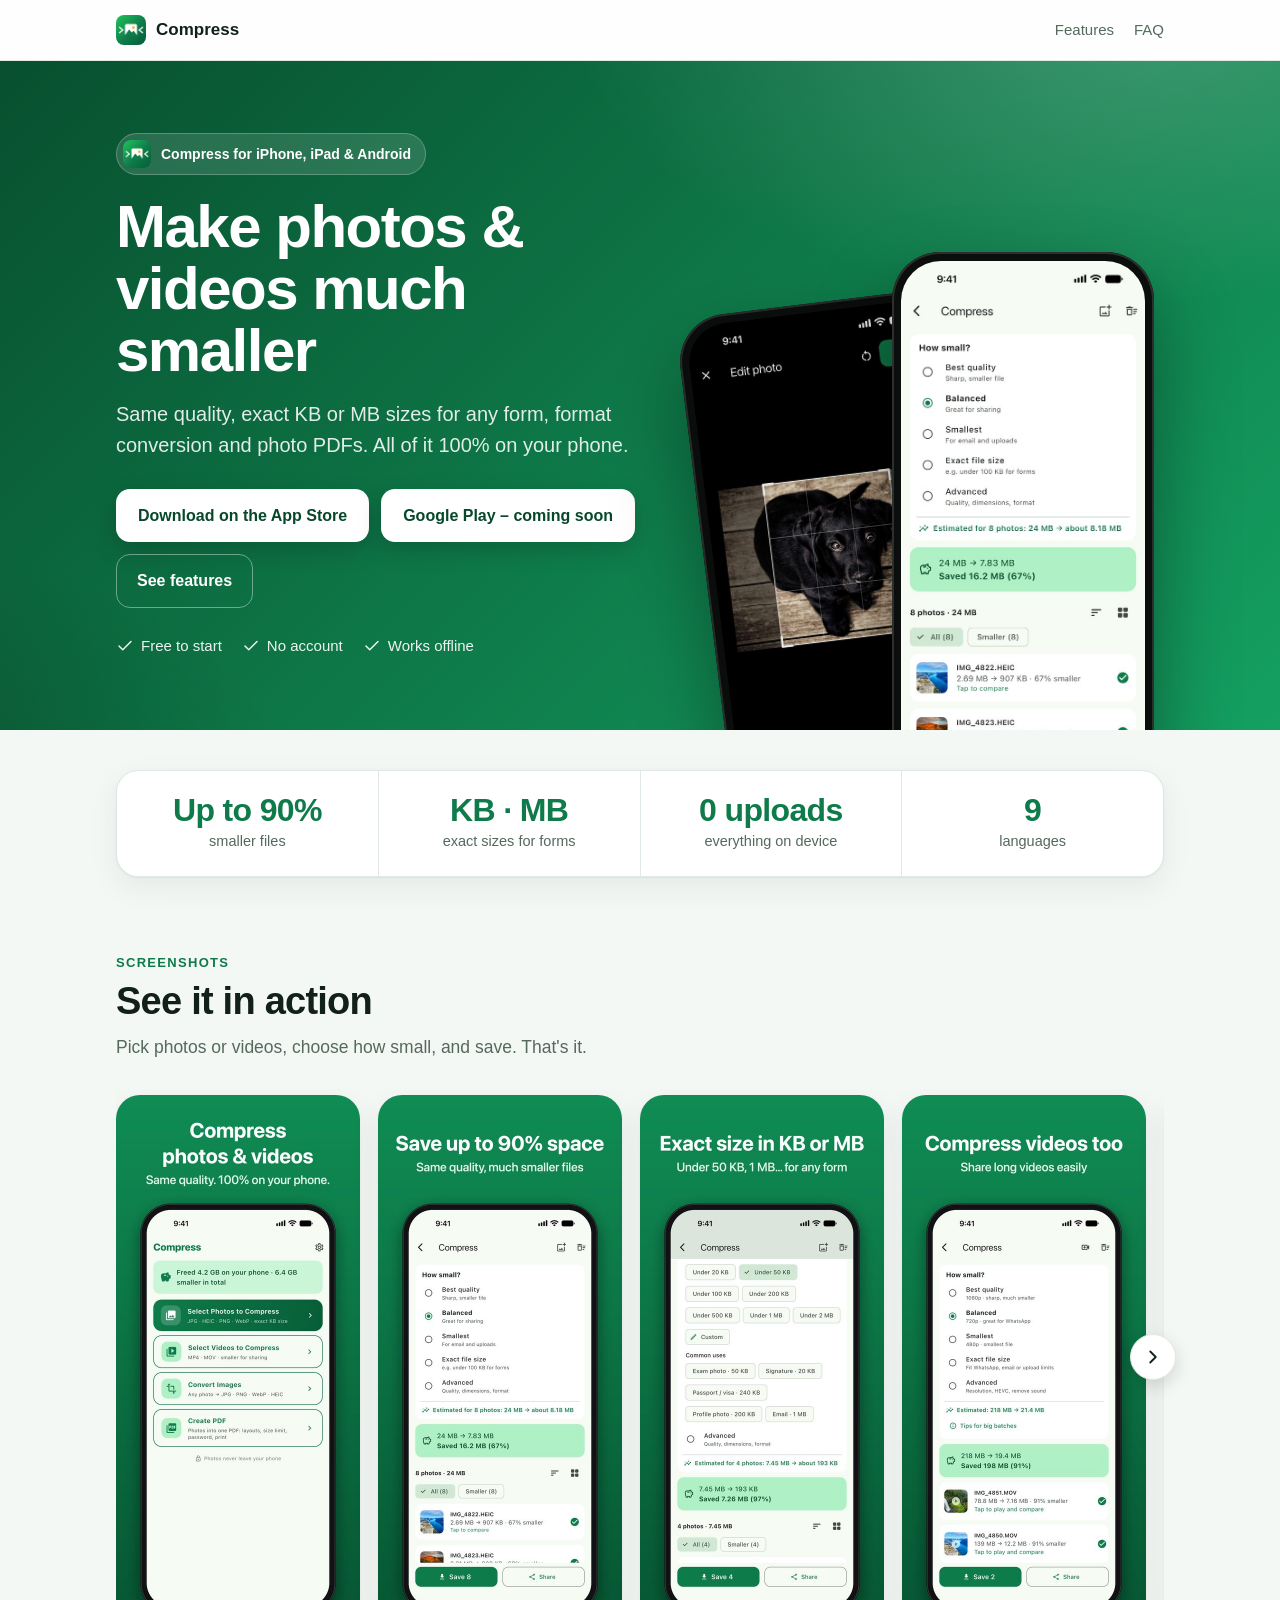
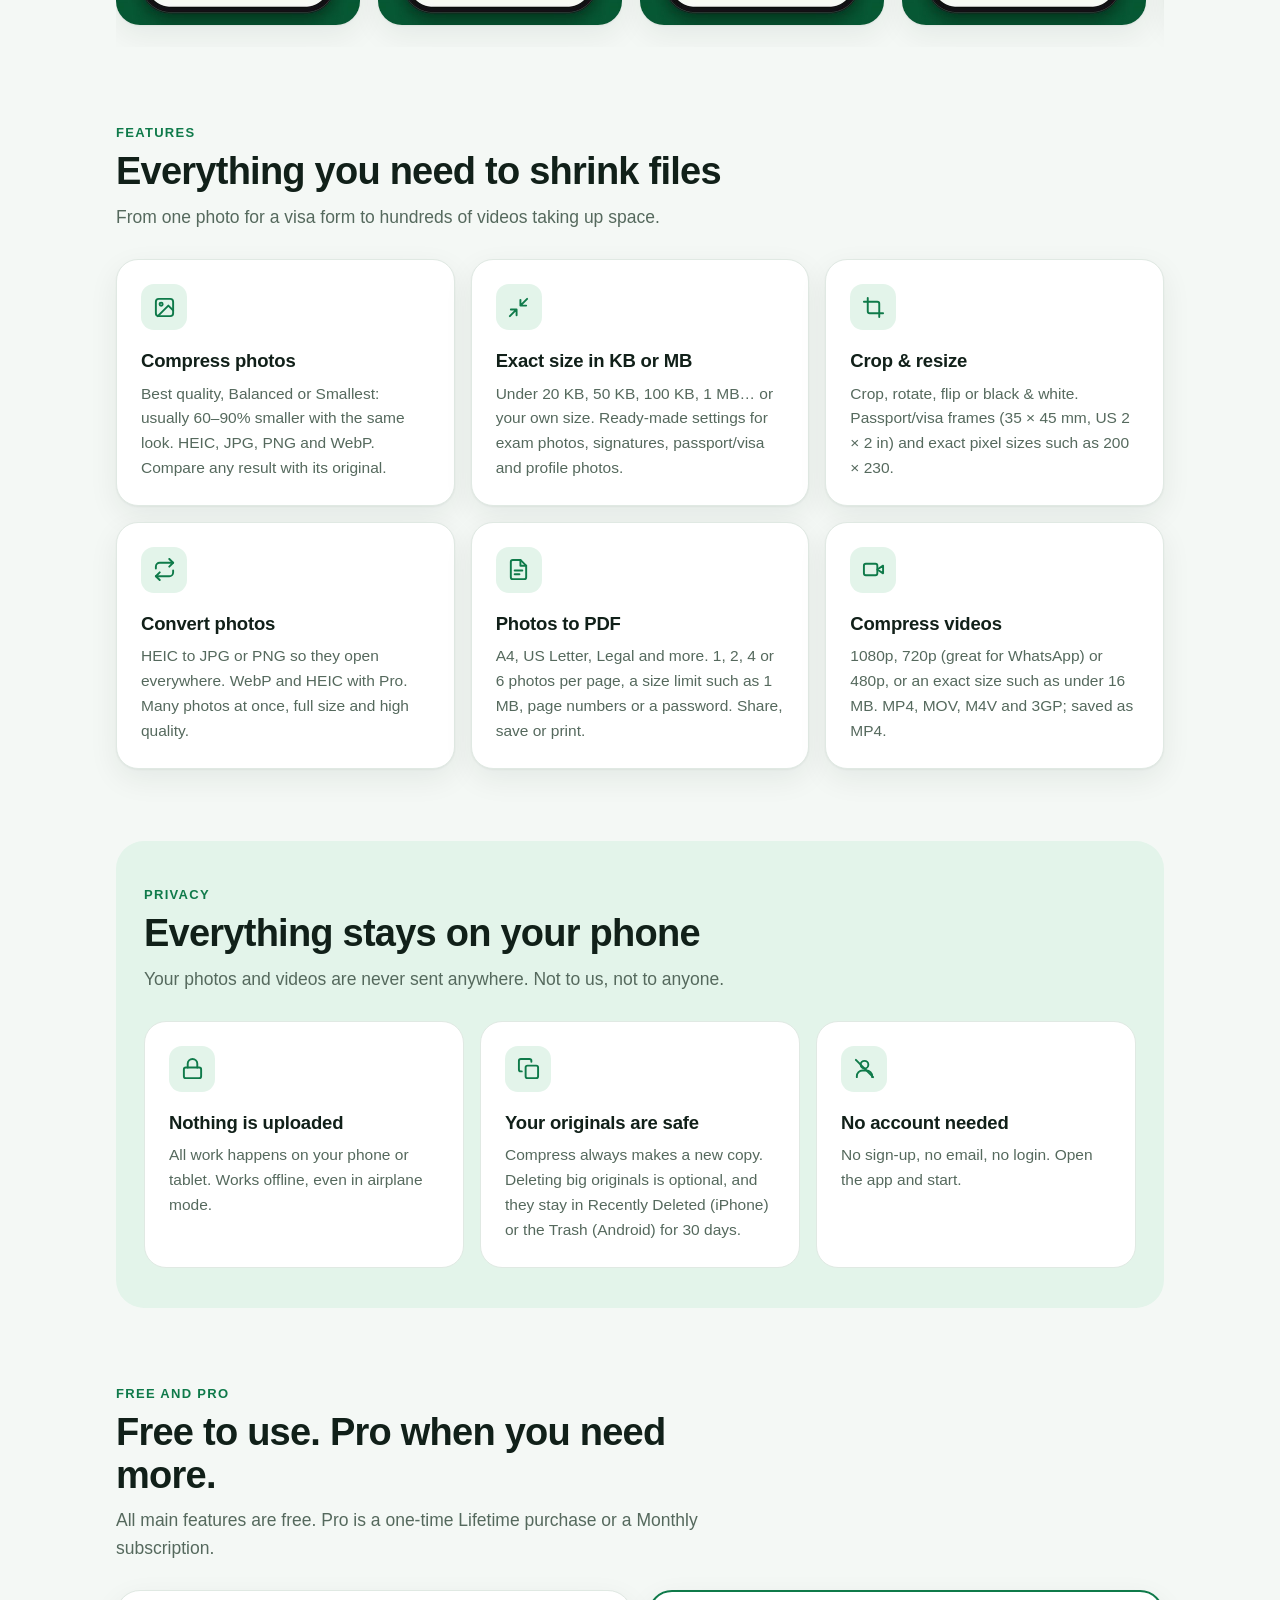
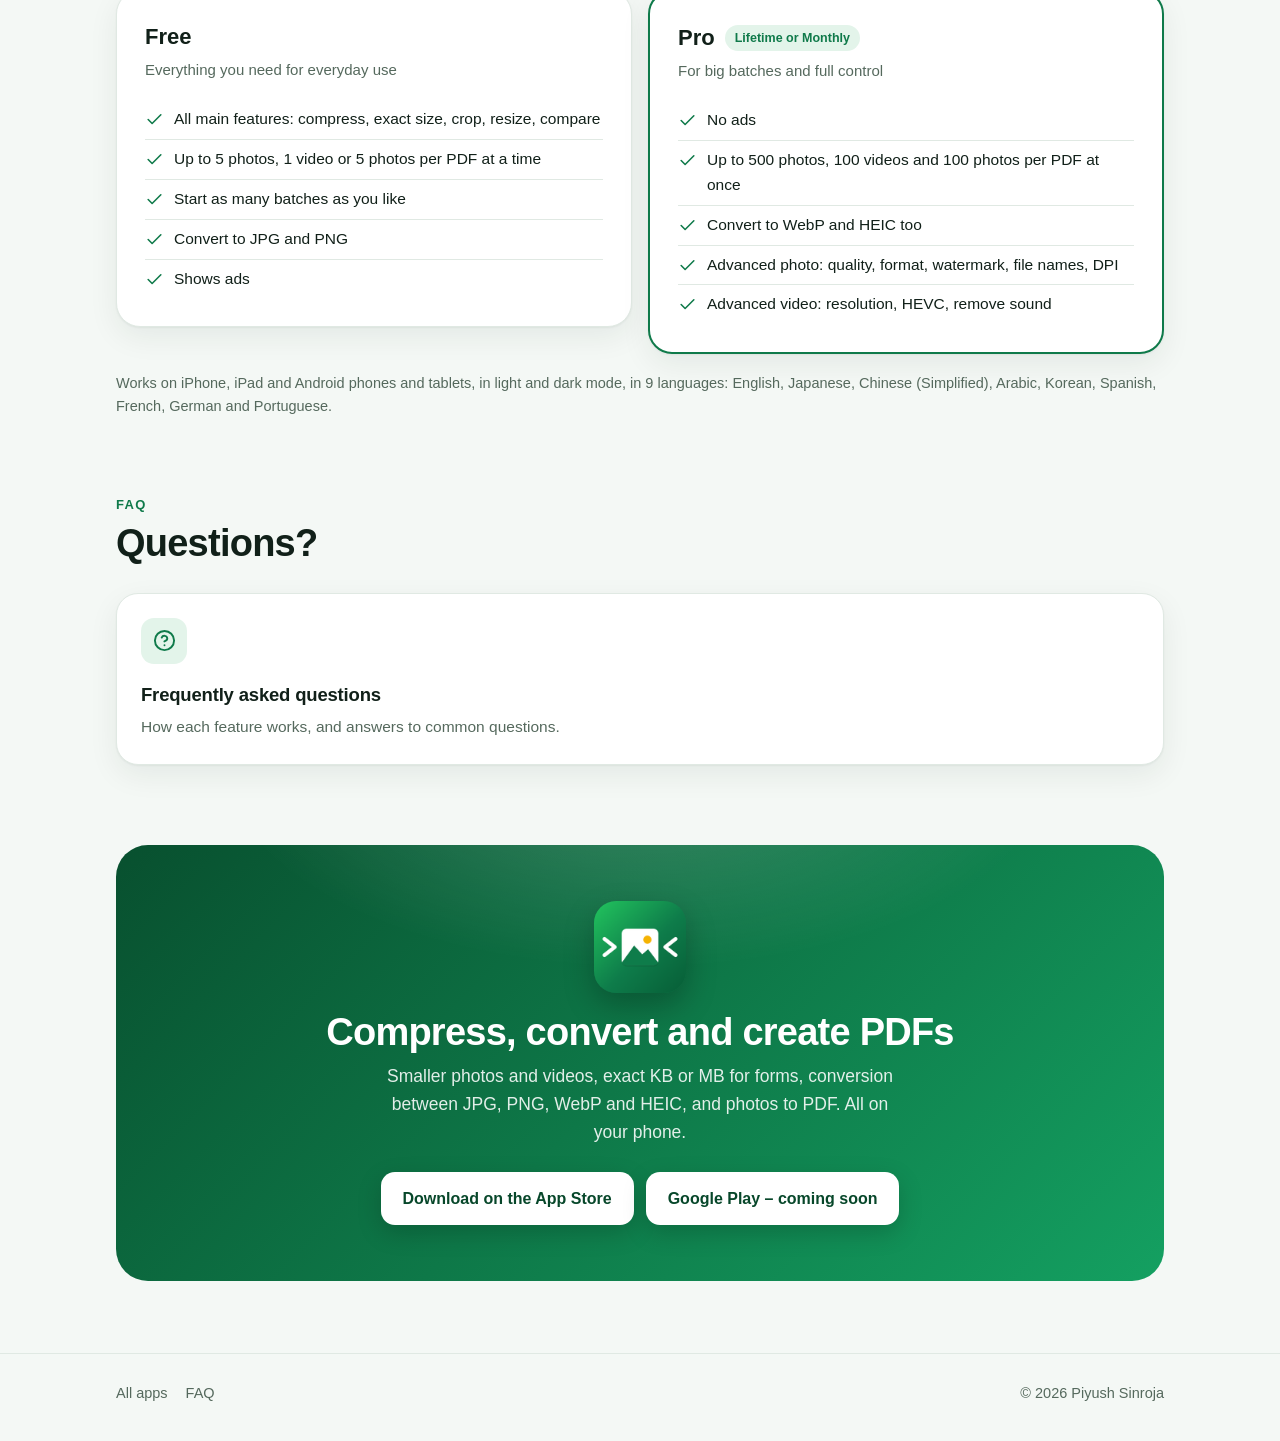
==== commit 05d5c0a7: "index file updated" ====
--- a/compress/index.html
+++ b/compress/index.html
@@ -4,7 +4,7 @@
 <meta charset="utf-8">
 <meta name="viewport" content="width=device-width, initial-scale=1">
 <title>Compress Images &amp; Videos — photo, video &amp; PDF compressor</title>
-<meta name="description" content="Make photos and videos much smaller, hit exact KB/MB sizes for forms, convert HEIC/JPG/PNG/WebP and turn photos into PDFs. Private: everything stays on your iPhone or iPad.">
+<meta name="description" content="Make photos and videos much smaller, hit exact KB/MB sizes for forms, convert HEIC/JPG/PNG/WebP and turn photos into PDFs. Private: everything stays on your phone or tablet.">
 <link rel="canonical" href="https://piyush-sinroja.github.io/compress/">
 <link rel="icon" href="../assets/favicon.png">
 <link rel="apple-touch-icon" href="../assets/apple-touch-icon.png">
@@ -12,7 +12,7 @@
 <meta property="og:type" content="website">
 <meta property="og:url" content="https://piyush-sinroja.github.io/compress/">
 <meta property="og:title" content="Compress Images &amp; Videos — photo, video &amp; PDF compressor">
-<meta property="og:description" content="Make photos and videos much smaller, hit exact KB/MB sizes for forms, convert HEIC/JPG/PNG/WebP and turn photos into PDFs. Private: everything stays on your iPhone or iPad.">
+<meta property="og:description" content="Make photos and videos much smaller, hit exact KB/MB sizes for forms, convert HEIC/JPG/PNG/WebP and turn photos into PDFs. Private: everything stays on your phone or tablet.">
 <meta property="og:image" content="https://piyush-sinroja.github.io/assets/og.png">
 <meta property="og:image:width" content="1200">
 <meta property="og:image:height" content="630">
@@ -28,11 +28,11 @@
 
 <section class="band"><div class="wrap">
 <div class="hero-text">
-<span class="eyebrow"><img src="../assets/icon-64.png" alt="">Compress for iPhone &amp; iPad</span>
+<span class="eyebrow"><img src="../assets/icon-64.png" alt="">Compress for iPhone, iPad &amp; Android</span>
 <h1>Make photos &amp; videos much smaller</h1>
 <p class="lead">Same quality, exact KB or MB sizes for any form, format conversion and photo PDFs. All of it 100% on
 your phone.</p>
-<div class="cta"><a class="btn" href="https://apps.apple.com/app/id6834882935">Download on the App Store</a><a class="btn-ghost" href="#features">See features</a></div>
+<div class="cta"><a class="btn" href="https://apps.apple.com/app/id6834882935">Download on the App Store</a><span class="btn soon">Google Play – coming soon</span><a class="btn-ghost" href="#features">See features</a></div>
 <ul class="checks"><li><svg viewBox="0 0 24 24" fill="none" stroke="currentColor" stroke-width="2" stroke-linecap="round" stroke-linejoin="round" aria-hidden="true"><path d="M20 6L9 17l-5-5"/></svg>Free to start</li><li><svg viewBox="0 0 24 24" fill="none" stroke="currentColor" stroke-width="2" stroke-linecap="round" stroke-linejoin="round" aria-hidden="true"><path d="M20 6L9 17l-5-5"/></svg>No account</li><li><svg viewBox="0 0 24 24" fill="none" stroke="currentColor" stroke-width="2" stroke-linecap="round" stroke-linejoin="round" aria-hidden="true"><path d="M20 6L9 17l-5-5"/></svg>Works offline</li></ul>
 </div>
 <div class="phones" aria-hidden="true">
@@ -88,8 +88,8 @@
 <div class="sec-head"><span class="kicker">Privacy</span><h2>Everything stays on your phone</h2>
 <p>Your photos and videos are never sent anywhere. Not to us, not to anyone.</p></div>
 <div class="grid">
-<div class="card"><div class="ic"><svg viewBox="0 0 24 24" fill="none" stroke="currentColor" stroke-width="2" stroke-linecap="round" stroke-linejoin="round" aria-hidden="true"><rect x="3" y="11" width="18" height="11" rx="2"/><path d="M7 11V7a5 5 0 0 1 10 0v4"/></svg></div><h3>Nothing is uploaded</h3><p>All work happens on your iPhone or iPad. Works offline, even in airplane mode.</p></div>
-<div class="card"><div class="ic"><svg viewBox="0 0 24 24" fill="none" stroke="currentColor" stroke-width="2" stroke-linecap="round" stroke-linejoin="round" aria-hidden="true"><rect x="9" y="9" width="13" height="13" rx="2"/><path d="M5 15H4a2 2 0 0 1-2-2V4a2 2 0 0 1 2-2h9a2 2 0 0 1 2 2v1"/></svg></div><h3>Your originals are safe</h3><p>Compress always makes a new copy. Deleting big originals is optional, and they stay in Recently Deleted for 30 days.</p></div>
+<div class="card"><div class="ic"><svg viewBox="0 0 24 24" fill="none" stroke="currentColor" stroke-width="2" stroke-linecap="round" stroke-linejoin="round" aria-hidden="true"><rect x="3" y="11" width="18" height="11" rx="2"/><path d="M7 11V7a5 5 0 0 1 10 0v4"/></svg></div><h3>Nothing is uploaded</h3><p>All work happens on your phone or tablet. Works offline, even in airplane mode.</p></div>
+<div class="card"><div class="ic"><svg viewBox="0 0 24 24" fill="none" stroke="currentColor" stroke-width="2" stroke-linecap="round" stroke-linejoin="round" aria-hidden="true"><rect x="9" y="9" width="13" height="13" rx="2"/><path d="M5 15H4a2 2 0 0 1-2-2V4a2 2 0 0 1 2-2h9a2 2 0 0 1 2 2v1"/></svg></div><h3>Your originals are safe</h3><p>Compress always makes a new copy. Deleting big originals is optional, and they stay in Recently Deleted (iPhone) or the Trash (Android) for 30 days.</p></div>
 <div class="card"><div class="ic"><svg viewBox="0 0 24 24" fill="none" stroke="currentColor" stroke-width="2" stroke-linecap="round" stroke-linejoin="round" aria-hidden="true"><circle cx="12" cy="8" r="4"/><path d="M4 21v-1a6 6 0 0 1 6-6h4a6 6 0 0 1 6 6v1"/><path d="M3 3l18 18"/></svg></div><h3>No account needed</h3><p>No sign-up, no email, no login. Open the app and start.</p></div>
 </div>
 </div>
@@ -103,7 +103,7 @@
 <div class="plan pro"><h3>Pro <span class="tag">Lifetime or Monthly</span></h3>
 <p class="sub">For big batches and full control</p><ul><li><svg viewBox="0 0 24 24" fill="none" stroke="currentColor" stroke-width="2" stroke-linecap="round" stroke-linejoin="round" aria-hidden="true"><path d="M20 6L9 17l-5-5"/></svg><span>No ads</span></li><li><svg viewBox="0 0 24 24" fill="none" stroke="currentColor" stroke-width="2" stroke-linecap="round" stroke-linejoin="round" aria-hidden="true"><path d="M20 6L9 17l-5-5"/></svg><span>Up to 500 photos, 100 videos and 100 photos per PDF at once</span></li><li><svg viewBox="0 0 24 24" fill="none" stroke="currentColor" stroke-width="2" stroke-linecap="round" stroke-linejoin="round" aria-hidden="true"><path d="M20 6L9 17l-5-5"/></svg><span>Convert to WebP and HEIC too</span></li><li><svg viewBox="0 0 24 24" fill="none" stroke="currentColor" stroke-width="2" stroke-linecap="round" stroke-linejoin="round" aria-hidden="true"><path d="M20 6L9 17l-5-5"/></svg><span>Advanced photo: quality, format, watermark, file names, DPI</span></li><li><svg viewBox="0 0 24 24" fill="none" stroke="currentColor" stroke-width="2" stroke-linecap="round" stroke-linejoin="round" aria-hidden="true"><path d="M20 6L9 17l-5-5"/></svg><span>Advanced video: resolution, HEVC, remove sound</span></li></ul></div>
 </div>
-<p class="note">Works on iPhone and iPad, in light and dark mode, in 9 languages: English, Japanese, Chinese
+<p class="note">Works on iPhone, iPad and Android phones and tablets, in light and dark mode, in 9 languages: English, Japanese, Chinese
 (Simplified), Arabic, Korean, Spanish, French, German and Portuguese.</p>
 </section>
 
@@ -120,8 +120,8 @@
 <section class="final">
 <img src="../assets/icon-240.png" alt="" width="92" height="92">
 <h2>Compress, convert and create PDFs</h2>
-<p>Smaller photos and videos, exact KB or MB for forms, conversion between JPG, PNG, WebP and HEIC, and photos to PDF. All on your iPhone.</p>
-<div class="cta"><a class="btn" href="https://apps.apple.com/app/id6834882935">Download on the App Store</a></div>
+<p>Smaller photos and videos, exact KB or MB for forms, conversion between JPG, PNG, WebP and HEIC, and photos to PDF. All on your phone.</p>
+<div class="cta"><a class="btn" href="https://apps.apple.com/app/id6834882935">Download on the App Store</a><span class="btn soon">Google Play – coming soon</span></div>
 </section>
 </div>
 
